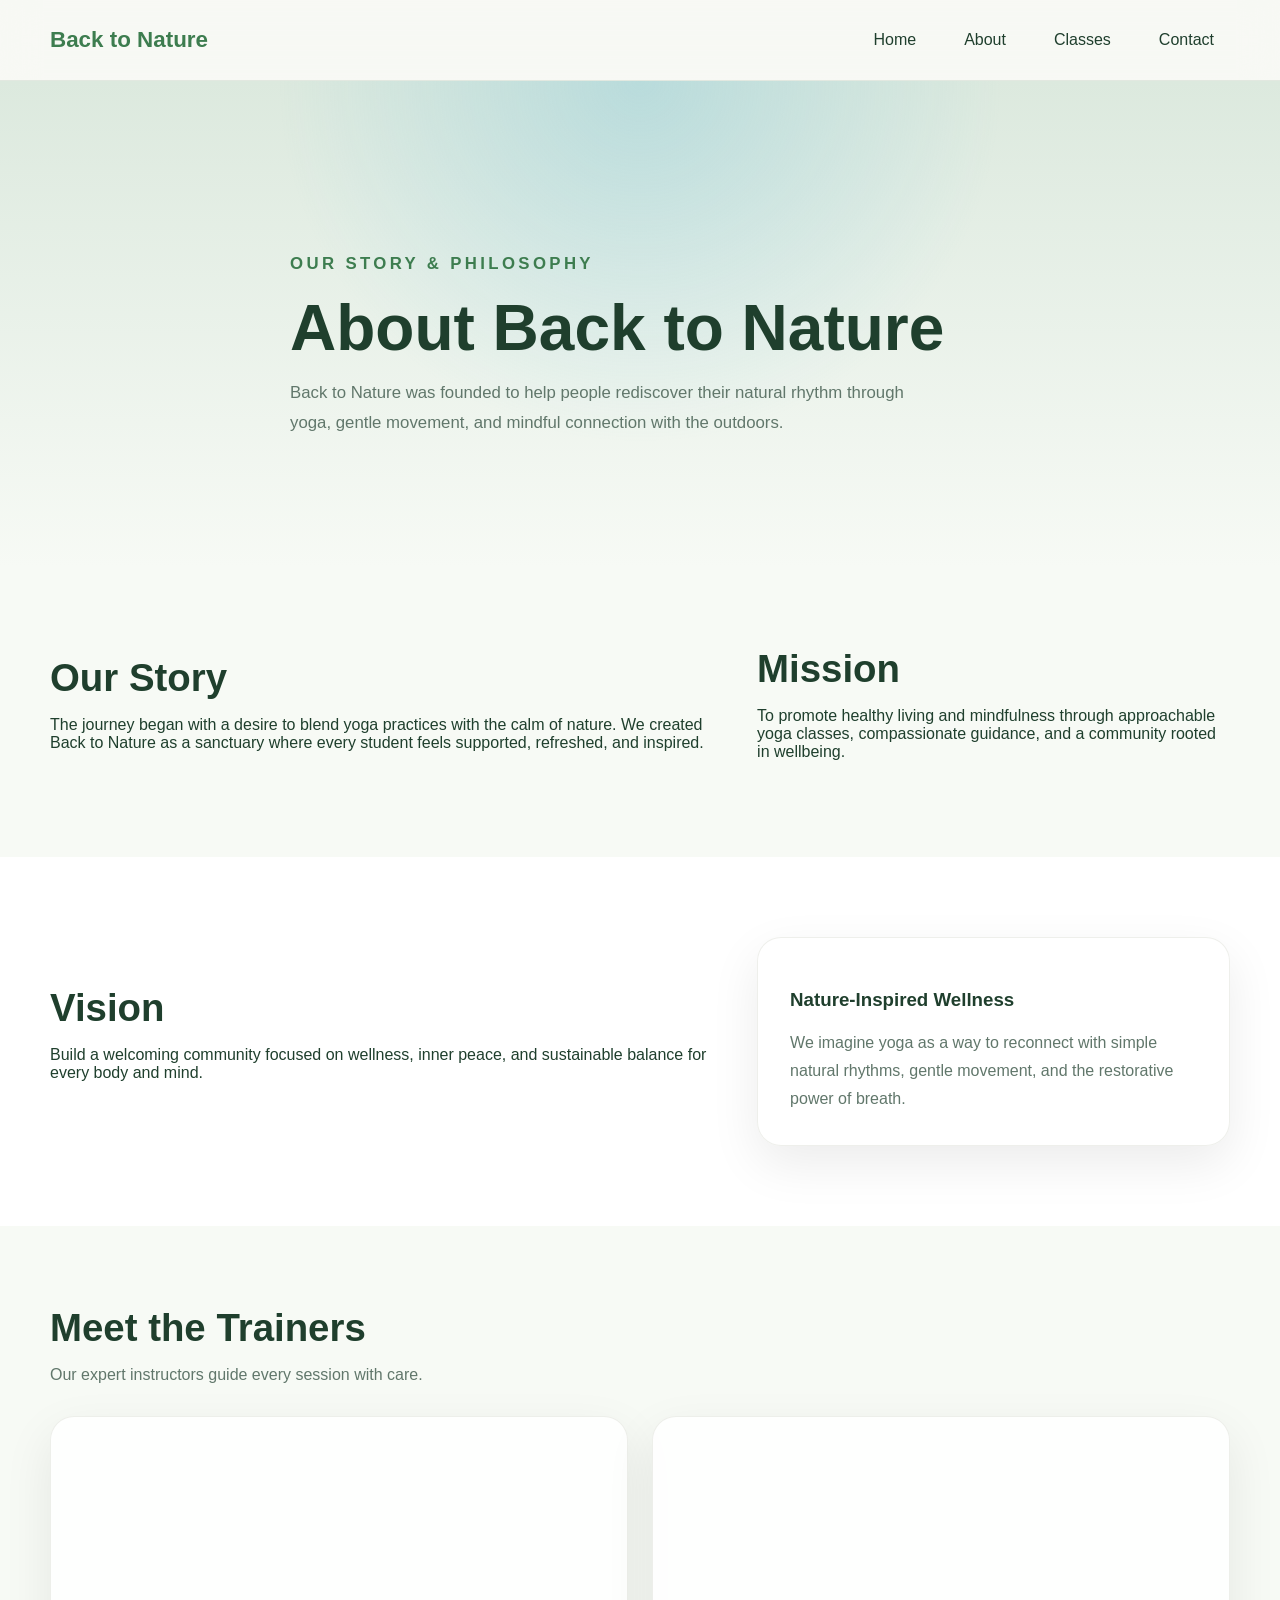
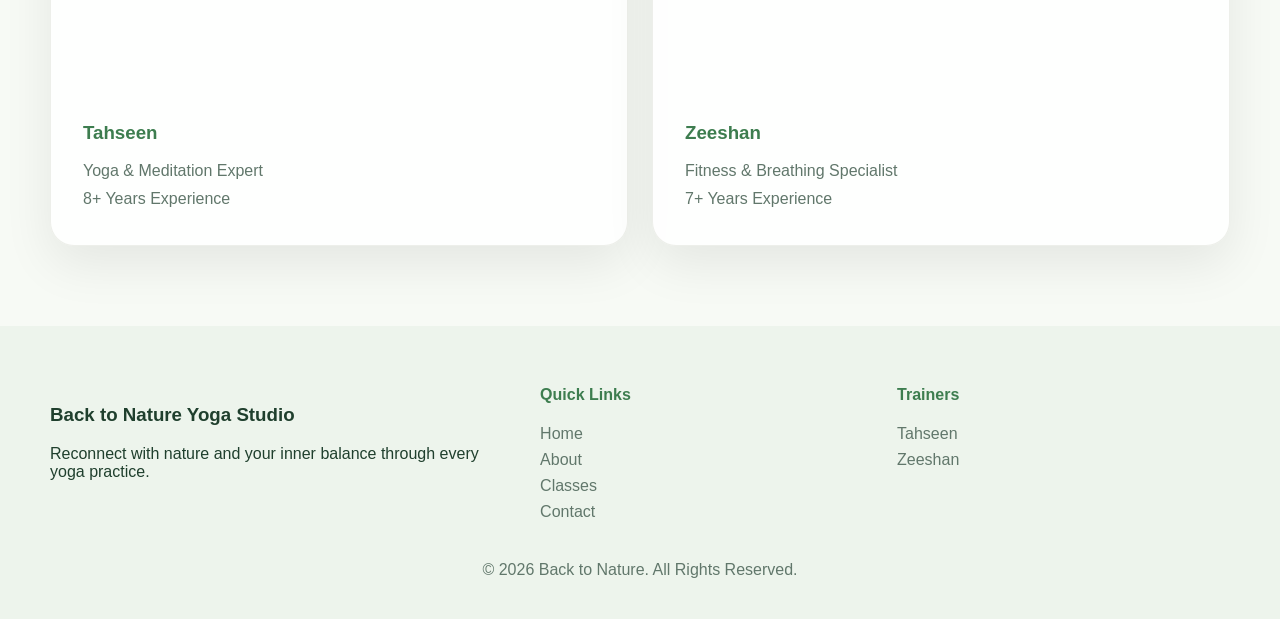
==== about.html @ 5a794dff "Add Back to Nature yoga website project" ====
<!DOCTYPE html>
<html lang="en">
<head>
    <meta charset="UTF-8">
    <meta name="viewport" content="width=device-width, initial-scale=1.0">
    <title>About Us | Back to Nature</title>
    <meta name="description" content="Learn about Back to Nature Yoga Studio, our mission, vision, and dedicated trainers Tahseen and Zeeshan.">
    <link rel="stylesheet" href="css/style.css">
</head>
<body>
    <header class="site-header">
        <div class="container header-inner">
            <a href="index.html" class="brand">Back to Nature</a>
            <button class="menu-toggle" aria-label="Toggle navigation">
                <span></span>
                <span></span>
                <span></span>
            </button>
            <nav class="main-nav">
                <a href="index.html">Home</a>
                <a href="about.html">About</a>
                <a href="classes.html">Classes</a>
                <a href="contact.html">Contact</a>
            </nav>
        </div>
    </header>

    <main>
        <section class="hero" id="top">
            <div class="hero-bg"></div>
            <div class="container hero-content reveal">
                <p class="eyebrow">Our Story &amp; Philosophy</p>
                <h1>About Back to Nature</h1>
                <p>Back to Nature was founded to help people rediscover their natural rhythm through yoga, gentle movement, and mindful connection with the outdoors.</p>
            </div>
        </section>

        <section class="section-light reveal">
            <div class="container section-grid">
                <div>
                    <h2>Our Story</h2>
                    <p>The journey began with a desire to blend yoga practices with the calm of nature. We created Back to Nature as a sanctuary where every student feels supported, refreshed, and inspired.</p>
                </div>
                <div>
                    <h2>Mission</h2>
                    <p>To promote healthy living and mindfulness through approachable yoga classes, compassionate guidance, and a community rooted in wellbeing.</p>
                </div>
            </div>
        </section>

        <section class="section-white reveal">
            <div class="container section-grid">
                <div>
                    <h2>Vision</h2>
                    <p>Build a welcoming community focused on wellness, inner peace, and sustainable balance for every body and mind.</p>
                </div>
                <div class="intro-card">
                    <h3>Nature-Inspired Wellness</h3>
                    <p>We imagine yoga as a way to reconnect with simple natural rhythms, gentle movement, and the restorative power of breath.</p>
                </div>
            </div>
        </section>

        <section class="trainers section-light reveal">
            <div class="container">
                <h2>Meet the Trainers</h2>
                <p class="section-subtitle">Our expert instructors guide every session with care.</p>
                <div class="cards-grid">
                    <article class="trainer-card hover-card">
                        <div class="trainer-image" style="background-image: url('https://images.unsplash.com/photo-1518609878373-06d740f60d8b?auto=format&fit=crop&w=900&q=80');"></div>
                        <div class="trainer-info">
                            <h3>Tahseen</h3>
                            <p>Yoga &amp; Meditation Expert</p>
                            <p>8+ Years Experience</p>
                        </div>
                    </article>
                    <article class="trainer-card hover-card">
                        <div class="trainer-image" style="background-image: url('https://images.unsplash.com/photo-1494790108377-be9c29b29330?auto=format&fit=crop&w=900&q=80');"></div>
                        <div class="trainer-info">
                            <h3>Zeeshan</h3>
                            <p>Fitness &amp; Breathing Specialist</p>
                            <p>7+ Years Experience</p>
                        </div>
                    </article>
                </div>
            </div>
        </section>
    </main>

    <footer class="site-footer">
        <div class="container footer-grid">
            <div>
                <h3>Back to Nature Yoga Studio</h3>
                <p>Reconnect with nature and your inner balance through every yoga practice.</p>
            </div>
            <div>
                <h4>Quick Links</h4>
                <a href="index.html">Home</a>
                <a href="about.html">About</a>
                <a href="classes.html">Classes</a>
                <a href="contact.html">Contact</a>
            </div>
            <div>
                <h4>Trainers</h4>
                <a href="#top">Tahseen</a>
                <a href="#top">Zeeshan</a>
            </div>
        </div>
        <p class="footer-copy">© <span class="footer-year">2026</span> Back to Nature. All Rights Reserved.</p>
    </footer>

    <script src="js/script.js"></script>
</body>
</html>
---- css/style.css ----
:root {
    --bg-soft: #f4f7f0;
    --bg-light: #ffffff;
    --bg-card: rgba(255, 255, 255, 0.85);
    --text-dark: #1f3f2d;
    --text-muted: #61776b;
    --green: #3d7d4f;
    --green-light: #87b18f;
    --brown: #8d6b4f;
    --blue: #84c7d8;
    --shadow: 0 18px 50px rgba(0, 0, 0, 0.08);
}

* {
    box-sizing: border-box;
}

html {
    scroll-behavior: smooth;
}

body {
    margin: 0;
    font-family: 'Segoe UI', Tahoma, Geneva, Verdana, sans-serif;
    background: linear-gradient(180deg, #eaf2ea 0%, #f7faf5 100%);
    color: var(--text-dark);
    overflow-x: hidden;
}

img {
    max-width: 100%;
    display: block;
}

a {
    color: inherit;
    text-decoration: none;
}

button,
input,
textarea {
    font: inherit;
}

.container {
    width: min(1180px, calc(100% - 40px));
    margin: 0 auto;
}

.site-header {
    position: sticky;
    top: 0;
    z-index: 20;
    backdrop-filter: blur(18px);
    background: rgba(250, 250, 247, 0.82);
    border-bottom: 1px solid rgba(78, 113, 75, 0.12);
}

.header-inner {
    display: flex;
    align-items: center;
    justify-content: space-between;
    gap: 1rem;
    padding: 18px 0;
}

.brand {
    font-size: 1.4rem;
    font-weight: 700;
    color: var(--green);
}

.main-nav {
    display: flex;
    align-items: center;
    gap: 1rem;
}

.main-nav a {
    color: var(--text-dark);
    padding: 0.8rem 1rem;
    border-radius: 999px;
    transition: background 0.25s ease, color 0.25s ease;
}

.main-nav a:hover,
.main-nav a:focus-visible {
    background: rgba(61, 125, 79, 0.12);
}

.menu-toggle {
    display: none;
    width: 40px;
    height: 36px;
    border: none;
    background: transparent;
    cursor: pointer;
    flex-direction: column;
    justify-content: space-between;
    padding: 0;
}

.menu-toggle span {
    display: block;
    width: 100%;
    height: 4px;
    background: var(--text-dark);
    border-radius: 999px;
}

.hero {
    position: relative;
    padding: 120px 0 80px;
    overflow: hidden;
}

.hero-bg {
    position: absolute;
    inset: 0;
    background: radial-gradient(circle at top, rgba(132, 199, 216, 0.4), transparent 45%),
                linear-gradient(180deg, #dce9de 0%, #f7faf5 100%);
    pointer-events: none;
}

.hero-decor {
    position: absolute;
    inset: 0;
    pointer-events: none;
}

.cloud,
.bird,
.leaf {
    position: absolute;
    opacity: 0.8;
}

.cloud {
    width: 180px;
    height: 70px;
    background: rgba(255, 255, 255, 0.92);
    border-radius: 999px;
    filter: blur(1px);
    animation: floatCloud 22s infinite ease-in-out;
}

.cloud::before,
.cloud::after {
    content: '';
    position: absolute;
    width: 100px;
    height: 60px;
    background: inherit;
    border-radius: 999px;
}

.cloud::before {
    left: -46px;
    top: 10px;
}

.cloud::after {
    right: -46px;
    top: 10px;
}

.cloud-1 { top: 16%; left: 8%; animation-duration: 28s; }
.cloud-2 { top: 24%; left: 58%; width: 220px; animation-duration: 24s; }
.cloud-3 { top: 10%; right: 10%; width: 160px; animation-duration: 32s; }

.bird {
    width: 38px;
    height: 24px;
    background: transparent;
    border-radius: 50%;
    border-top: 4px solid var(--green);
    border-left: 4px solid transparent;
    border-right: 4px solid transparent;
    transform: rotate(45deg);
    animation: flyBird 14s infinite ease-in-out;
}

.bird-1 { top: 35%; left: 20%; animation-duration: 14s; }
.bird-2 { top: 45%; right: 25%; animation-duration: 18s; }

.leaf {
    width: 28px;
    height: 28px;
    background: var(--green-light);
    border-radius: 50% 50% 50% 10%;
    transform: rotate(45deg);
    box-shadow: inset -4px -4px 0 rgba(61, 125, 79, 0.35);
    animation: driftLeaf 9s infinite ease-in-out;
}

.leaf-1 { top: 40%; left: 14%; animation-delay: 0s; }
.leaf-2 { top: 55%; right: 6%; animation-delay: 1.4s; }
.leaf-3 { top: 70%; left: 38%; animation-delay: 2.3s; }

.hero-content {
    position: relative;
    z-index: 2;
    max-width: 700px;
    padding: 2rem 0;
}

.hero .eyebrow {
    text-transform: uppercase;
    letter-spacing: 0.2em;
    color: var(--green);
    font-weight: 700;
    margin-bottom: 1rem;
}

.hero h1 {
    font-size: clamp(2.5rem, 5vw, 4rem);
    margin: 0 0 1rem;
    line-height: 1.02;
}

.hero p {
    font-size: 1.05rem;
    max-width: 620px;
    line-height: 1.8;
    color: var(--text-muted);
}

.hero-actions {
    margin-top: 2rem;
    display: flex;
    flex-wrap: wrap;
    gap: 1rem;
}

.button {
    display: inline-flex;
    align-items: center;
    justify-content: center;
    padding: 0.95rem 1.6rem;
    border-radius: 999px;
    font-weight: 600;
    transition: transform 0.25s ease, box-shadow 0.25s ease, background-color 0.25s ease;
    border: none;
}

.button:hover {
    transform: translateY(-2px);
    box-shadow: 0 18px 38px rgba(61, 125, 79, 0.18);
}

.button-primary {
    background: var(--green);
    color: #fff;
}

.button-secondary {
    background: rgba(61, 125, 79, 0.1);
    color: var(--green);
}

.section-light,
.section-white {
    padding: 80px 0;
}

.section-light {
    background: #f7faf5;
}

.section-white {
    background: #ffffff;
}

.section-grid,
.cards-grid,
.testimonial-grid,
.footer-grid {
    display: grid;
    gap: 1.5rem;
}

.section-grid {
    grid-template-columns: minmax(250px, 1.3fr) minmax(250px, 0.9fr);
    align-items: center;
}

.intro-cards {
    display: grid;
    gap: 1rem;
}

.intro-card,
.benefit-card,
.trainer-card,
.testimonial-card,
.contact-card,
.pricing-card {
    padding: 2rem;
    background: var(--bg-card);
    border: 1px solid rgba(115, 120, 94, 0.12);
    border-radius: 24px;
    box-shadow: var(--shadow);
    transition: transform 0.3s ease, box-shadow 0.3s ease;
}

.hover-card:hover {
    transform: translateY(-8px);
    box-shadow: 0 24px 60px rgba(98, 110, 87, 0.14);
}

h2 {
    font-size: clamp(2rem, 3vw, 2.8rem);
    margin: 0 0 0.75rem;
}

.section-subtitle {
    color: var(--text-muted);
    max-width: 660px;
    margin-bottom: 2rem;
}

.cards-grid {
    grid-template-columns: repeat(4, minmax(220px, 1fr));
}

.benefit-card .icon {
    width: 62px;
    height: 62px;
    border-radius: 22px;
    display: grid;
    place-items: center;
    margin-bottom: 1.2rem;
    font-size: 1.8rem;
    color: #fff;
}

.icon-stress { background: #7ebf8a; }
.icon-flexibility { background: #7fa19f; }
.icon-peace { background: #78b1d5; }
.icon-health { background: #c4a775; }

.benefit-card h3,
.trainer-info h3,
.testimonial-card h3,
.contact-card h3,
.pricing-card h3 {
    margin: 0 0 0.8rem;
    color: var(--green);
}

.benefit-card p,
.intro-card p,
.testimonial-card p,
.trainer-info p,
.contact-card p,
.pricing-card p {
    margin: 0;
    line-height: 1.75;
    color: var(--text-muted);
}

.trainers .cards-grid,
.testimonial-grid,
.pricing-grid {
    grid-template-columns: repeat(2, minmax(250px, 1fr));
}

.trainer-card {
    display: grid;
    grid-template-rows: 250px auto;
    overflow: hidden;
}

.trainer-image {
    background-size: cover;
    background-position: center;
}

.trainer-info {
    padding-top: 1.4rem;
}

.testimonial-grid {
    grid-template-columns: repeat(3, minmax(220px, 1fr));
}

.testimonial-card .stars {
    color: #d4a36d;
    margin-bottom: 1rem;
    font-size: 1.1rem;
}

.site-footer {
    padding: 60px 0 40px;
    background: #edf4ec;
    color: var(--text-dark);
}

.footer-grid {
    grid-template-columns: minmax(240px, 1.4fr) repeat(2, minmax(140px, 1fr));
}

.footer-grid h4 {
    margin-top: 0;
    color: var(--green);
}

.footer-grid a {
    display: block;
    color: var(--text-muted);
    margin: 0.5rem 0;
}

.footer-copy {
    margin: 2rem 0 0;
    color: var(--text-muted);
    text-align: center;
}

.reveal {
    opacity: 0;
    transform: translateY(30px);
    transition: opacity 0.8s ease, transform 0.8s ease;
}

.reveal.visible {
    opacity: 1;
    transform: translateY(0);
}

form {
    display: grid;
    gap: 1rem;
}

.form-grid {
    display: grid;
    grid-template-columns: 1fr 1fr;
    gap: 1rem;
}

.form-group {
    display: flex;
    flex-direction: column;
    gap: 0.5rem;
}

.form-group label {
    font-weight: 600;
    color: var(--green);
}

.form-group input,
.form-group textarea {
    width: 100%;
    padding: 0.95rem 1rem;
    border: 1px solid rgba(110, 130, 100, 0.25);
    border-radius: 18px;
    background: #fff;
}

.form-group textarea {
    min-height: 160px;
    resize: vertical;
}

.form-actions {
    display: flex;
    justify-content: flex-end;
}

.form-actions .button {
    width: fit-content;
}

.contact-section {
    display: grid;
    grid-template-columns: 1.2fr 0.8fr;
    gap: 2rem;
}

.contact-card {
    display: grid;
    gap: 1rem;
}

.contact-info p,
.contact-info a {
    margin: 0.35rem 0;
}

.contact-info a {
    color: var(--green);
}

.map-placeholder {
    min-height: 280px;
    border-radius: 24px;
    background: linear-gradient(135deg, rgba(132, 199, 216, 0.38), rgba(134, 157, 118, 0.18));
    display: grid;
    place-items: center;
    text-align: center;
    color: var(--text-dark);
    border: 1px solid rgba(61, 125, 79, 0.14);
}

.social-links {
    display: flex;
    gap: 0.8rem;
    flex-wrap: wrap;
}

.social-link {
    width: 48px;
    height: 48px;
    display: grid;
    place-items: center;
    border-radius: 50%;
    background: rgba(61, 125, 79, 0.12);
    font-size: 1rem;
    color: var(--green);
    font-weight: 700;
}

@keyframes floatCloud {
    0%, 100% { transform: translateX(0) translateY(0); }
    50% { transform: translateX(18px) translateY(-12px); }
}

@keyframes flyBird {
    0%, 100% { transform: translateX(0) translateY(0) rotate(45deg); }
    50% { transform: translateX(18px) translateY(-14px) rotate(45deg); }
}

@keyframes driftLeaf {
    0%, 100% { transform: translateX(0) rotate(45deg); }
    50% { transform: translateX(6px) translateY(8px) rotate(45deg); }
}

@media (max-width: 1024px) {
    .cards-grid,
    .testimonial-grid,
    .trainers .cards-grid,
    .pricing-grid {
        grid-template-columns: 1fr 1fr;
    }
    .section-grid,
    .footer-grid,
    .contact-section {
        grid-template-columns: 1fr;
    }
}

@media (max-width: 768px) {
    .header-inner {
        flex-wrap: wrap;
        justify-content: space-between;
    }
    .main-nav {
        width: 100%;
        flex-direction: column;
        gap: 0.25rem;
        padding: 1rem 0;
        display: none;
        background: rgba(255, 255, 255, 0.95);
        border-radius: 18px;
    }
    .main-nav.open {
        display: flex;
    }
    .menu-toggle {
        display: flex;
    }
    .hero {
        padding: 100px 0 60px;
    }
    .hero-content {
        padding: 0;
    }
    .hero-actions {
        flex-direction: column;
        align-items: stretch;
    }
    .cards-grid,
    .testimonial-grid,
    .trainers .cards-grid,
    .pricing-grid {
        grid-template-columns: 1fr;
    }
    .section-grid {
        grid-template-columns: 1fr;
    }
    .form-grid {
        grid-template-columns: 1fr;
    }
}

@media (max-width: 540px) {
    .hero h1 {
        font-size: 2.6rem;
    }
    .button {
        width: 100%;
    }
}
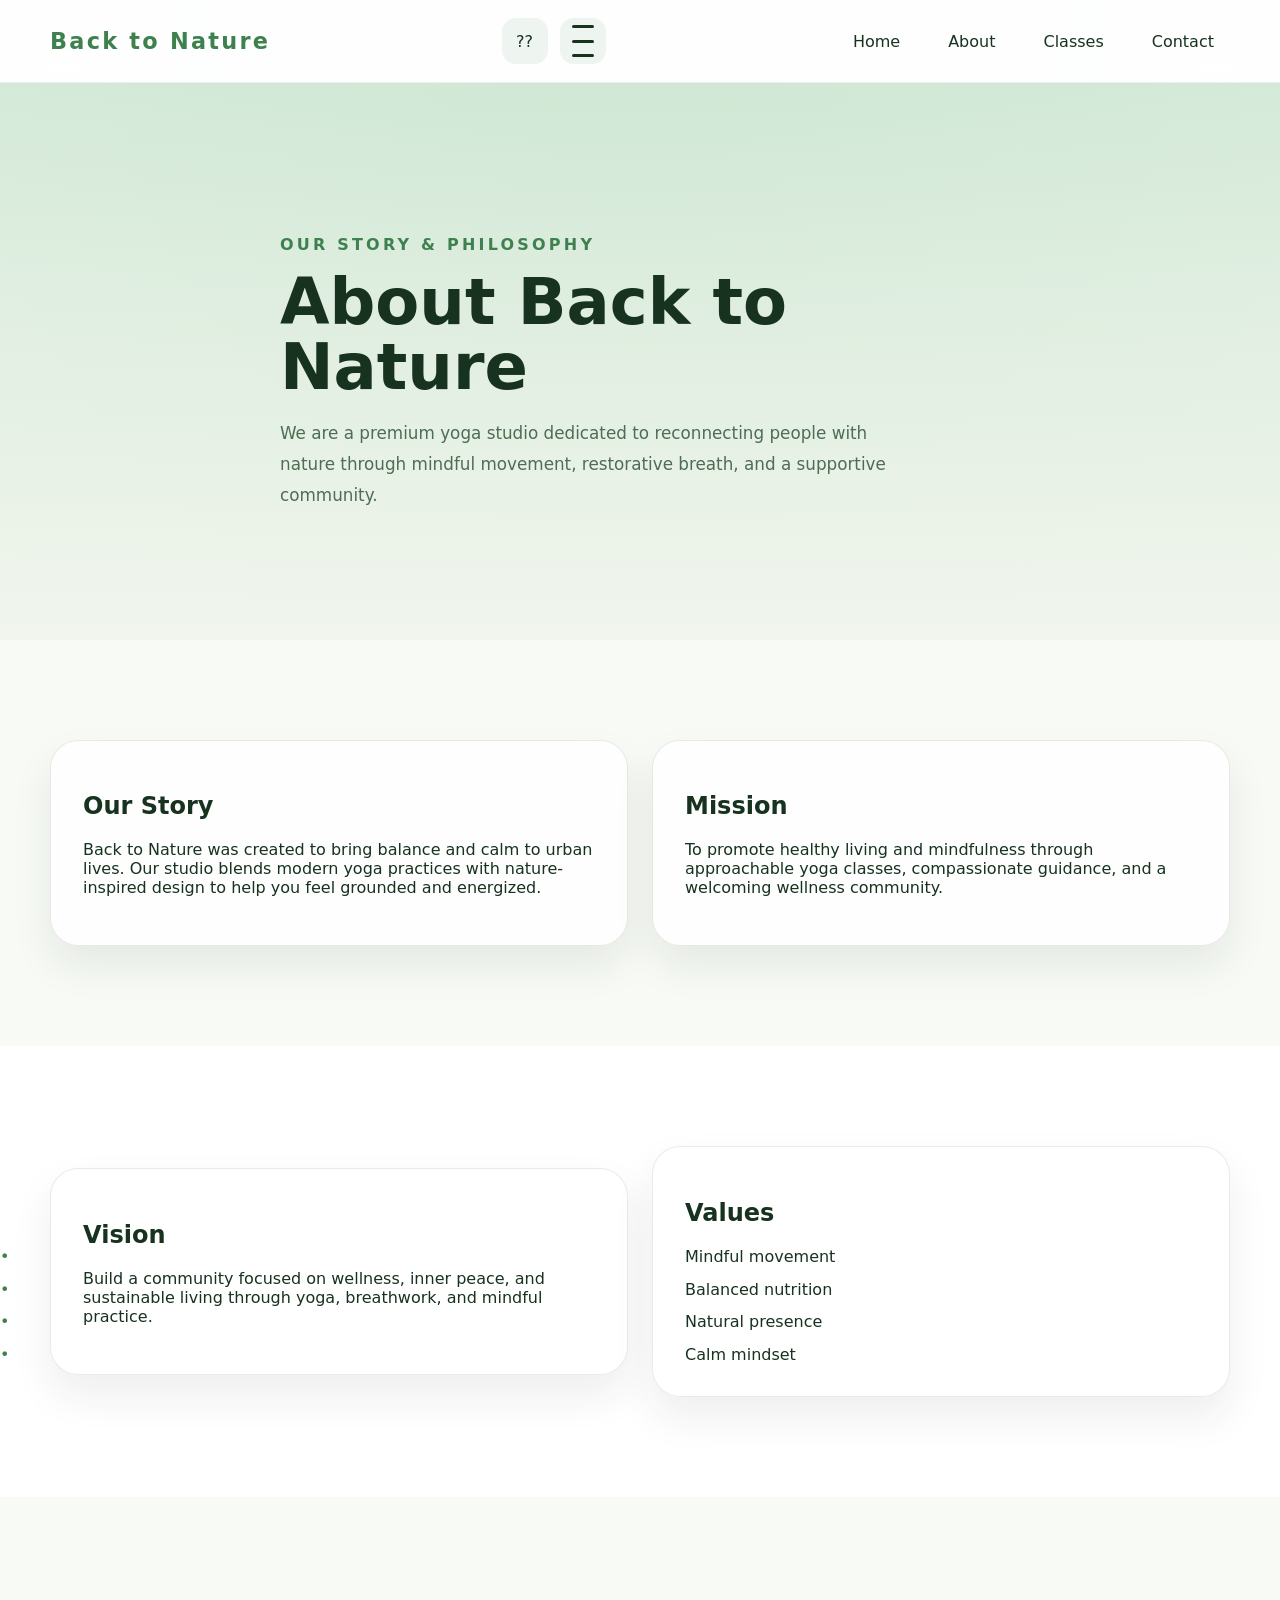
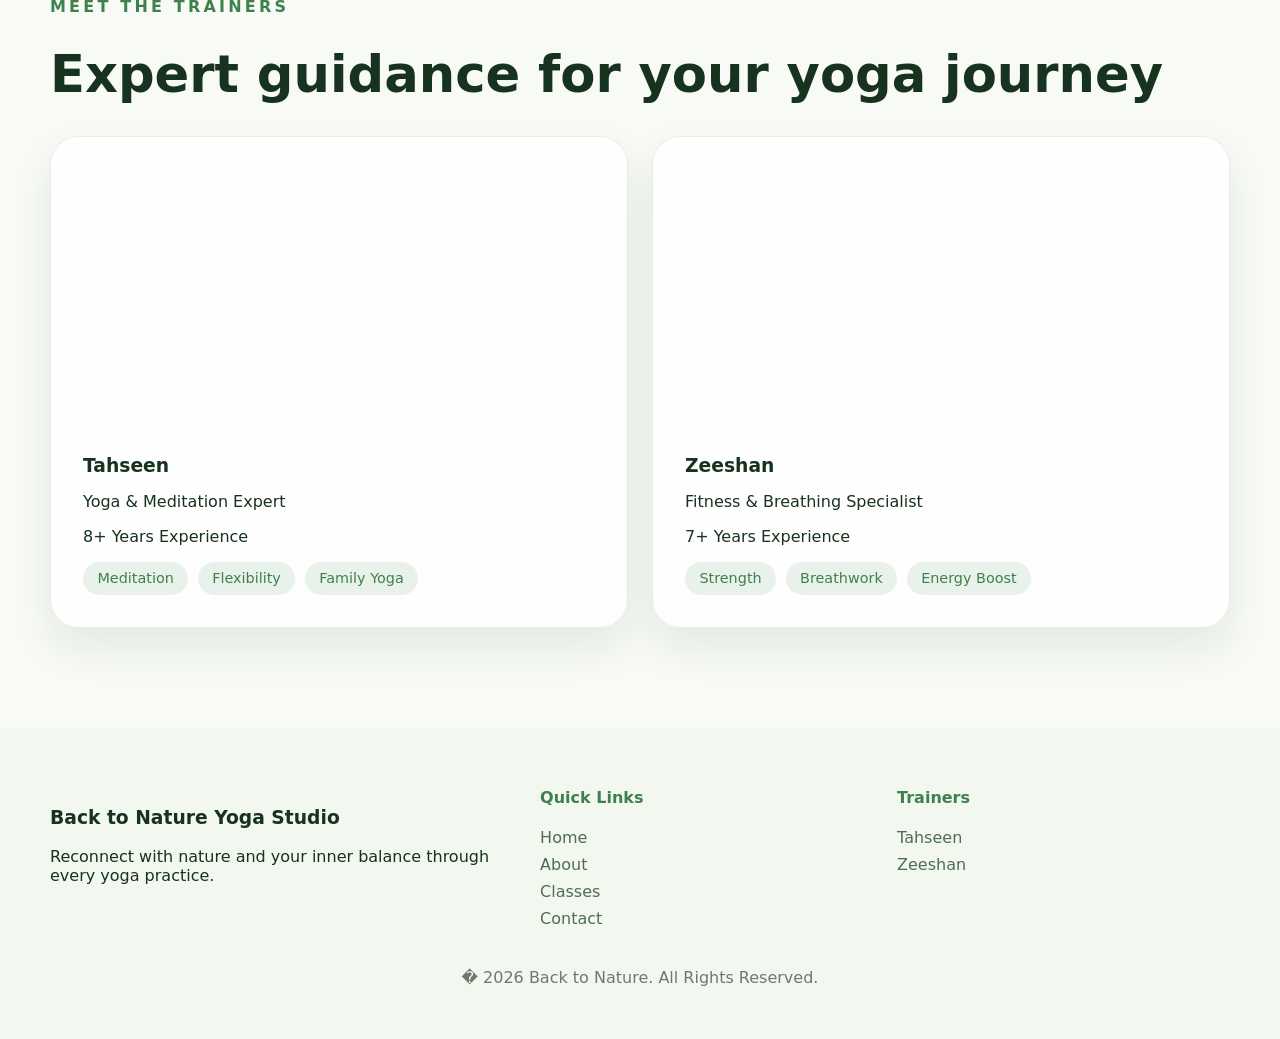
==== commit a2096c01: "Push latest Back to Nature updates" ====
--- a/about.html
+++ b/about.html
@@ -8,15 +8,20 @@
     <link rel="stylesheet" href="css/style.css">
 </head>
 <body>
+    <div class="progress-wrap"><div class="progress-bar" id="progressBar"></div></div>
+
     <header class="site-header">
         <div class="container header-inner">
             <a href="index.html" class="brand">Back to Nature</a>
-            <button class="menu-toggle" aria-label="Toggle navigation">
-                <span></span>
-                <span></span>
-                <span></span>
-            </button>
-            <nav class="main-nav">
+            <div class="header-actions">
+                <button class="theme-toggle" id="themeToggle" aria-label="Toggle dark mode">??</button>
+                <button class="menu-toggle" id="menuToggle" aria-label="Toggle navigation">
+                    <span></span>
+                    <span></span>
+                    <span></span>
+                </button>
+            </div>
+            <nav class="main-nav" id="mainNav">
                 <a href="index.html">Home</a>
                 <a href="about.html">About</a>
                 <a href="classes.html">Classes</a>
@@ -26,66 +31,85 @@
     </header>
 
     <main>
-        <section class="hero" id="top">
-            <div class="hero-bg"></div>
+        <section class="hero hero-medium" id="top">
+            <div class="hero-bg dark-splash"></div>
             <div class="container hero-content reveal">
-                <p class="eyebrow">Our Story &amp; Philosophy</p>
+                <span class="eyebrow">Our Story &amp; Philosophy</span>
                 <h1>About Back to Nature</h1>
-                <p>Back to Nature was founded to help people rediscover their natural rhythm through yoga, gentle movement, and mindful connection with the outdoors.</p>
+                <p>We are a premium yoga studio dedicated to reconnecting people with nature through mindful movement, restorative breath, and a supportive community.</p>
             </div>
         </section>
 
         <section class="section-light reveal">
             <div class="container section-grid">
-                <div>
+                <div class="glass-panel">
                     <h2>Our Story</h2>
-                    <p>The journey began with a desire to blend yoga practices with the calm of nature. We created Back to Nature as a sanctuary where every student feels supported, refreshed, and inspired.</p>
+                    <p>Back to Nature was created to bring balance and calm to urban lives. Our studio blends modern yoga practices with nature-inspired design to help you feel grounded and energized.</p>
                 </div>
-                <div>
+                <div class="glass-panel">
                     <h2>Mission</h2>
-                    <p>To promote healthy living and mindfulness through approachable yoga classes, compassionate guidance, and a community rooted in wellbeing.</p>
+                    <p>To promote healthy living and mindfulness through approachable yoga classes, compassionate guidance, and a welcoming wellness community.</p>
                 </div>
             </div>
         </section>
 
         <section class="section-white reveal">
             <div class="container section-grid">
-                <div>
+                <div class="glass-panel">
                     <h2>Vision</h2>
-                    <p>Build a welcoming community focused on wellness, inner peace, and sustainable balance for every body and mind.</p>
+                    <p>Build a community focused on wellness, inner peace, and sustainable living through yoga, breathwork, and mindful practice.</p>
                 </div>
-                <div class="intro-card">
-                    <h3>Nature-Inspired Wellness</h3>
-                    <p>We imagine yoga as a way to reconnect with simple natural rhythms, gentle movement, and the restorative power of breath.</p>
+                <div class="glass-panel">
+                    <h2>Values</h2>
+                    <ul class="feature-list feature-list-simple">
+                        <li>Mindful movement</li>
+                        <li>Balanced nutrition</li>
+                        <li>Natural presence</li>
+                        <li>Calm mindset</li>
+                    </ul>
                 </div>
             </div>
         </section>
 
-        <section class="trainers section-light reveal">
+        <section class="section-light trainers-section reveal">
             <div class="container">
-                <h2>Meet the Trainers</h2>
-                <p class="section-subtitle">Our expert instructors guide every session with care.</p>
-                <div class="cards-grid">
-                    <article class="trainer-card hover-card">
+                <div class="section-header">
+                    <span class="eyebrow">Meet the Trainers</span>
+                    <h2>Expert guidance for your yoga journey</h2>
+                </div>
+                <div class="trainer-grid">
+                    <article class="trainer-card hover-card reveal-card">
                         <div class="trainer-image" style="background-image: url('https://images.unsplash.com/photo-1518609878373-06d740f60d8b?auto=format&fit=crop&w=900&q=80');"></div>
                         <div class="trainer-info">
                             <h3>Tahseen</h3>
                             <p>Yoga &amp; Meditation Expert</p>
                             <p>8+ Years Experience</p>
+                            <div class="badge-list">
+                                <span class="badge">Meditation</span>
+                                <span class="badge">Flexibility</span>
+                                <span class="badge">Family Yoga</span>
+                            </div>
                         </div>
                     </article>
-                    <article class="trainer-card hover-card">
+                    <article class="trainer-card hover-card reveal-card">
                         <div class="trainer-image" style="background-image: url('https://images.unsplash.com/photo-1494790108377-be9c29b29330?auto=format&fit=crop&w=900&q=80');"></div>
                         <div class="trainer-info">
                             <h3>Zeeshan</h3>
                             <p>Fitness &amp; Breathing Specialist</p>
                             <p>7+ Years Experience</p>
+                            <div class="badge-list">
+                                <span class="badge">Strength</span>
+                                <span class="badge">Breathwork</span>
+                                <span class="badge">Energy Boost</span>
+                            </div>
                         </div>
                     </article>
                 </div>
             </div>
         </section>
     </main>
+
+    <button class="back-to-top" id="backToTop" aria-label="Scroll back to top">?</button>
 
     <footer class="site-footer">
         <div class="container footer-grid">
@@ -106,9 +130,9 @@
                 <a href="#top">Zeeshan</a>
             </div>
         </div>
-        <p class="footer-copy">© <span class="footer-year">2026</span> Back to Nature. All Rights Reserved.</p>
+        <p class="footer-copy">� <span class="footer-year">2026</span> Back to Nature. All Rights Reserved.</p>
     </footer>
 
     <script src="js/script.js"></script>
 </body>
-</html>+</html>
--- a/css/style.css
+++ b/css/style.css
@@ -1,14 +1,18 @@
 :root {
-    --bg-soft: #f4f7f0;
-    --bg-light: #ffffff;
-    --bg-card: rgba(255, 255, 255, 0.85);
-    --text-dark: #1f3f2d;
-    --text-muted: #61776b;
-    --green: #3d7d4f;
-    --green-light: #87b18f;
-    --brown: #8d6b4f;
-    --blue: #84c7d8;
-    --shadow: 0 18px 50px rgba(0, 0, 0, 0.08);
+    --bg-base: #f4f7f0;
+    --bg-soft: #eef5ec;
+    --bg-panel: rgba(255, 255, 255, 0.78);
+    --bg-panel-strong: rgba(24, 42, 30, 0.18);
+    --text-primary: #17321f;
+    --text-secondary: #4e6d54;
+    --text-muted: #6c7a6d;
+    --accent-green: #3f814e;
+    --accent-light: #8abf9f;
+    --accent-gold: #d3b073;
+    --border: rgba(110, 134, 100, 0.16);
+    --shadow: 0 24px 60px rgba(30, 55, 30, 0.12);
+    --shadow-soft: 0 20px 40px rgba(22, 42, 23, 0.08);
+    --transition: 0.3s ease;
 }
 
 * {
@@ -21,9 +25,9 @@
 
 body {
     margin: 0;
-    font-family: 'Segoe UI', Tahoma, Geneva, Verdana, sans-serif;
-    background: linear-gradient(180deg, #eaf2ea 0%, #f7faf5 100%);
-    color: var(--text-dark);
+    font-family: 'Inter', system-ui, sans-serif;
+    background: radial-gradient(circle at top, #e6f2e8 0%, #f7faf5 45%, #f2f5ef 100%);
+    color: var(--text-primary);
     overflow-x: hidden;
 }
 
@@ -48,13 +52,28 @@
     margin: 0 auto;
 }
 
+.progress-wrap {
+    position: fixed;
+    inset: 0 0 auto;
+    height: 5px;
+    background: transparent;
+    z-index: 90;
+}
+
+.progress-bar {
+    width: 0%;
+    height: 100%;
+    background: linear-gradient(90deg, #8abf9f, #3f814e);
+    transition: width 0.2s ease;
+}
+
 .site-header {
     position: sticky;
     top: 0;
-    z-index: 20;
+    z-index: 80;
+    background: rgba(255, 255, 255, 0.9);
     backdrop-filter: blur(18px);
-    background: rgba(250, 250, 247, 0.82);
-    border-bottom: 1px solid rgba(78, 113, 75, 0.12);
+    border-bottom: 1px solid rgba(110, 134, 100, 0.12);
 }
 
 .header-inner {
@@ -67,8 +86,42 @@
 
 .brand {
     font-size: 1.4rem;
-    font-weight: 700;
-    color: var(--green);
+    font-weight: 800;
+    letter-spacing: 0.1em;
+    color: var(--accent-green);
+}
+
+.header-actions {
+    display: flex;
+    align-items: center;
+    gap: 0.75rem;
+}
+
+.theme-toggle,
+.menu-toggle {
+    border: none;
+    background: rgba(62, 125, 79, 0.08);
+    color: var(--text-primary);
+    width: 46px;
+    height: 46px;
+    border-radius: 14px;
+    cursor: pointer;
+    display: grid;
+    place-items: center;
+    transition: transform var(--transition), background var(--transition);
+}
+
+.theme-toggle:hover,
+.menu-toggle:hover {
+    transform: translateY(-2px);
+    background: rgba(62, 125, 79, 0.14);
+}
+
+.menu-toggle span {
+    width: 22px;
+    height: 3px;
+    background: currentColor;
+    border-radius: 999px;
 }
 
 .main-nav {
@@ -78,152 +131,164 @@
 }
 
 .main-nav a {
-    color: var(--text-dark);
-    padding: 0.8rem 1rem;
+    padding: 0.85rem 1rem;
     border-radius: 999px;
-    transition: background 0.25s ease, color 0.25s ease;
+    color: var(--text-primary);
+    transition: background var(--transition), transform var(--transition);
 }
 
 .main-nav a:hover,
 .main-nav a:focus-visible {
-    background: rgba(61, 125, 79, 0.12);
-}
-
-.menu-toggle {
-    display: none;
-    width: 40px;
-    height: 36px;
-    border: none;
-    background: transparent;
-    cursor: pointer;
-    flex-direction: column;
-    justify-content: space-between;
-    padding: 0;
-}
-
-.menu-toggle span {
-    display: block;
-    width: 100%;
-    height: 4px;
-    background: var(--text-dark);
-    border-radius: 999px;
+    background: rgba(62, 125, 79, 0.12);
+    transform: translateY(-1px);
 }
 
 .hero {
     position: relative;
+    overflow: hidden;
+}
+
+.hero-fullscreen {
+    min-height: calc(100vh - 92px);
+    display: grid;
+    align-items: center;
+}
+
+.hero-medium {
     padding: 120px 0 80px;
+}
+
+.hero-bg {
+    position: absolute;
+    inset: 0;
+    background: linear-gradient(180deg, rgba(163, 211, 174, 0.35), rgba(241, 245, 237, 0.98));
+    pointer-events: none;
+}
+
+.hero-scene {
+    position: absolute;
+    inset: 0;
     overflow: hidden;
-}
-
-.hero-bg {
-    position: absolute;
-    inset: 0;
-    background: radial-gradient(circle at top, rgba(132, 199, 216, 0.4), transparent 45%),
-                linear-gradient(180deg, #dce9de 0%, #f7faf5 100%);
     pointer-events: none;
 }
 
-.hero-decor {
-    position: absolute;
-    inset: 0;
-    pointer-events: none;
-}
-
-.cloud,
-.bird,
-.leaf {
-    position: absolute;
-    opacity: 0.8;
-}
+.sun-ray {
+    position: absolute;
+    width: 180px;
+    height: 180px;
+    border-radius: 50%;
+    background: radial-gradient(circle, rgba(255, 245, 210, 0.9), transparent 65%);
+    opacity: 0.7;
+    filter: blur(6px);
+}
+
+.ray-one { top: 12%; left: 8%; }
+.ray-two { top: 5%; right: 12%; width: 220px; height: 220px; }
+.ray-three { top: 26%; right: 30%; width: 160px; height: 160px; }
 
 .cloud {
-    width: 180px;
-    height: 70px;
-    background: rgba(255, 255, 255, 0.92);
+    position: absolute;
+    background: rgba(255, 255, 255, 0.9);
     border-radius: 999px;
-    filter: blur(1px);
-    animation: floatCloud 22s infinite ease-in-out;
+    filter: blur(0.5px);
+    animation: floatCloud 24s ease-in-out infinite;
 }
 
 .cloud::before,
 .cloud::after {
     content: '';
     position: absolute;
-    width: 100px;
-    height: 60px;
     background: inherit;
     border-radius: 999px;
 }
 
-.cloud::before {
-    left: -46px;
-    top: 10px;
-}
-
-.cloud::after {
-    right: -46px;
-    top: 10px;
-}
-
-.cloud-1 { top: 16%; left: 8%; animation-duration: 28s; }
-.cloud-2 { top: 24%; left: 58%; width: 220px; animation-duration: 24s; }
-.cloud-3 { top: 10%; right: 10%; width: 160px; animation-duration: 32s; }
-
-.bird {
-    width: 38px;
-    height: 24px;
-    background: transparent;
-    border-radius: 50%;
-    border-top: 4px solid var(--green);
-    border-left: 4px solid transparent;
-    border-right: 4px solid transparent;
-    transform: rotate(45deg);
-    animation: flyBird 14s infinite ease-in-out;
-}
-
-.bird-1 { top: 35%; left: 20%; animation-duration: 14s; }
-.bird-2 { top: 45%; right: 25%; animation-duration: 18s; }
-
-.leaf {
-    width: 28px;
-    height: 28px;
-    background: var(--green-light);
-    border-radius: 50% 50% 50% 10%;
-    transform: rotate(45deg);
-    box-shadow: inset -4px -4px 0 rgba(61, 125, 79, 0.35);
-    animation: driftLeaf 9s infinite ease-in-out;
-}
-
-.leaf-1 { top: 40%; left: 14%; animation-delay: 0s; }
-.leaf-2 { top: 55%; right: 6%; animation-delay: 1.4s; }
-.leaf-3 { top: 70%; left: 38%; animation-delay: 2.3s; }
+.cloud-one { width: 180px; height: 60px; top: 20%; left: 10%; }
+.cloud-one::before { width: 120px; height: 60px; top: -20px; left: 24px; }
+.cloud-one::after { width: 80px; height: 40px; top: 10px; left: 120px; }
+.cloud-two { width: 220px; height: 72px; top: 14%; right: 12%; animation-delay: 2s; }
+.cloud-two::before { width: 130px; height: 55px; top: -16px; left: 28px; }
+.cloud-two::after { width: 90px; height: 44px; top: 16px; left: 140px; }
+.cloud-three { width: 160px; height: 52px; top: 44%; left: 55%; animation-delay: 4s; }
+.cloud-three::before { width: 100px; height: 50px; top: -18px; left: 20px; }
+.cloud-three::after { width: 70px; height: 40px; top: 8px; left: 110px; }
+
+.floating-leaf {
+    position: absolute;
+    width: 32px;
+    height: 32px;
+    background: linear-gradient(135deg, #8fbf8e, #4a7e54);
+    border-radius: 34% 66% 34% 66%;
+    box-shadow: 0 10px 18px rgba(35, 79, 41, 0.16);
+    animation: driftLeaf 8s infinite ease-in-out;
+}
+
+.leaf-one { top: 38%; left: 12%; animation-delay: 0s; }
+.leaf-two { top: 52%; right: 18%; animation-delay: 1.8s; }
+.leaf-three { top: 62%; left: 38%; animation-delay: 3.3s; }
+
+.grass-panel,
+.grass-panel-alt {
+    position: absolute;
+    bottom: 0;
+    left: 0;
+    width: 120%;
+    height: 32%;
+    background: radial-gradient(circle at bottom, rgba(138, 191, 128, 0.96), transparent 55%);
+    clip-path: ellipse(60% 100% at 50% 100%);
+    animation: swayGrass 6s ease-in-out infinite;
+}
+
+.grass-panel-alt {
+    bottom: -2%;
+    left: -8%;
+    opacity: 0.8;
+    animation-duration: 7s;
+}
+
+.silhouette {
+    position: absolute;
+    width: 100px;
+    height: 160px;
+    background: rgba(24, 42, 30, 0.16);
+    border-radius: 100px 100px 20px 20px;
+    mix-blend-mode: multiply;
+    filter: blur(0.5px);
+}
+
+.silhouette-tree { bottom: 18%; left: 14%; transform: rotate(-4deg); animation: fadeIn 1.4s ease forwards; }
+.silhouette-lotus { bottom: 20%; right: 18%; width: 90px; height: 140px; transform: rotate(2deg); animation: fadeIn 1.6s ease forwards; }
+.silhouette-warrior { bottom: 16%; right: 34%; width: 110px; height: 170px; animation: fadeIn 1.8s ease forwards; }
+.silhouette-mountain { bottom: 8%; left: 52%; width: 120px; height: 190px; transform: rotate(-6deg); animation: fadeIn 1.2s ease forwards; }
 
 .hero-content {
     position: relative;
     z-index: 2;
-    max-width: 700px;
+    max-width: 720px;
     padding: 2rem 0;
 }
 
-.hero .eyebrow {
+.eyebrow {
+    display: inline-flex;
+    align-items: center;
+    gap: 0.5rem;
     text-transform: uppercase;
     letter-spacing: 0.2em;
-    color: var(--green);
+    color: var(--accent-green);
     font-weight: 700;
     margin-bottom: 1rem;
 }
 
-.hero h1 {
-    font-size: clamp(2.5rem, 5vw, 4rem);
+.hero-content h1 {
+    font-size: clamp(3rem, 5vw, 4.5rem);
     margin: 0 0 1rem;
     line-height: 1.02;
 }
 
-.hero p {
+.hero-content p {
     font-size: 1.05rem;
     max-width: 620px;
-    line-height: 1.8;
-    color: var(--text-muted);
+    line-height: 1.85;
+    color: var(--text-secondary);
 }
 
 .hero-actions {
@@ -237,31 +302,59 @@
     display: inline-flex;
     align-items: center;
     justify-content: center;
-    padding: 0.95rem 1.6rem;
+    padding: 1rem 1.8rem;
     border-radius: 999px;
-    font-weight: 600;
-    transition: transform 0.25s ease, box-shadow 0.25s ease, background-color 0.25s ease;
-    border: none;
+    font-weight: 700;
+    transition: transform 0.3s ease, box-shadow 0.3s ease, background 0.3s ease;
+    position: relative;
+    overflow: hidden;
+    z-index: 1;
+}
+
+.button:focus-visible {
+    outline: 3px solid rgba(72, 139, 90, 0.5);
+    outline-offset: 4px;
+}
+
+.button-primary {
+    background: linear-gradient(135deg, #3f814e, #7bb88a);
+    color: #fff;
+    box-shadow: 0 18px 36px rgba(63, 129, 78, 0.24);
+}
+
+.button-secondary {
+    background: rgba(63, 129, 78, 0.1);
+    color: var(--accent-green);
+    border: 1px solid rgba(63, 129, 78, 0.18);
 }
 
 .button:hover {
     transform: translateY(-2px);
-    box-shadow: 0 18px 38px rgba(61, 125, 79, 0.18);
-}
-
-.button-primary {
-    background: var(--green);
-    color: #fff;
-}
-
-.button-secondary {
-    background: rgba(61, 125, 79, 0.1);
-    color: var(--green);
+}
+
+.button.primary,
+.button.secondary {
+    overflow: hidden;
+}
+
+.button::after {
+    content: '';
+    position: absolute;
+    inset: 0;
+    background: radial-gradient(circle, rgba(255,255,255,0.35) 0%, transparent 55%);
+    opacity: 0;
+    transform: translate(-50%, -50%) scale(0.8);
+    transition: opacity 0.4s ease, transform 0.4s ease;
+}
+
+.button.ripple:active::after {
+    opacity: 1;
+    transform: translate(-50%, -50%) scale(1);
 }
 
 .section-light,
 .section-white {
-    padding: 80px 0;
+    padding: 100px 0;
 }
 
 .section-light {
@@ -273,103 +366,136 @@
 }
 
 .section-grid,
-.cards-grid,
-.testimonial-grid,
-.footer-grid {
+.benefit-grid,
+.trainer-grid,
+.pricing-grid,
+.footer-grid,
+.contact-section {
     display: grid;
     gap: 1.5rem;
 }
 
 .section-grid {
-    grid-template-columns: minmax(250px, 1.3fr) minmax(250px, 0.9fr);
+    grid-template-columns: repeat(2, minmax(260px, 1fr));
     align-items: center;
 }
 
-.intro-cards {
+.reverse-grid {
+    grid-template-columns: repeat(2, minmax(260px, 1fr));
+}
+
+.glass-panel {
+    padding: 2rem;
+    border-radius: 28px;
+    background: rgba(255,255,255,0.78);
+    border: 1px solid rgba(110, 134, 100, 0.16);
+    box-shadow: var(--shadow-soft);
+}
+
+.section-header {
+    display: grid;
+    gap: 0.75rem;
+    margin-bottom: 2rem;
+}
+
+.section-header h2 {
+    font-size: clamp(2.25rem, 4vw, 3.4rem);
+    margin: 0;
+}
+
+.benefit-grid {
+    grid-template-columns: repeat(4, minmax(220px, 1fr));
+}
+
+.benefit-card {
+    padding: 2rem;
+    border-radius: 28px;
+    background: linear-gradient(135deg, rgba(255,255,255,0.95), rgba(240,248,236,0.95));
+    border: 1px solid rgba(110, 134, 100, 0.12);
+}
+
+.benefit-icon {
+    width: 58px;
+    height: 58px;
+    display: grid;
+    place-items: center;
+    border-radius: 18px;
+    background: rgba(63, 129, 78, 0.12);
+    font-size: 1.75rem;
+    margin-bottom: 1.2rem;
+}
+
+.benefit-card h3 {
+    margin: 0 0 0.75rem;
+    color: var(--accent-green);
+}
+
+.benefit-card p {
+    margin: 0;
+    color: var(--text-secondary);
+    line-height: 1.7;
+}
+
+.tips-section .glass-panel {
+    position: relative;
+}
+
+.tip-card {
+    margin-top: 1.5rem;
+    padding: 1.8rem;
+    border-radius: 24px;
+    background: linear-gradient(180deg, rgba(255, 255, 255, 0.96), rgba(226, 242, 225, 0.95));
+    border: 1px solid rgba(110, 134, 100, 0.12);
+    box-shadow: var(--shadow-soft);
+    font-size: 1.1rem;
+    color: var(--text-secondary);
+}
+
+.feature-list {
     display: grid;
     gap: 1rem;
 }
 
-.intro-card,
-.benefit-card,
+.feature-item {
+    display: flex;
+    align-items: center;
+    gap: 1rem;
+    padding: 1.2rem 1.4rem;
+    border-radius: 20px;
+    background: rgba(255, 255, 255, 0.85);
+    border: 1px solid rgba(110, 134, 100, 0.14);
+}
+
+.icon-circle {
+    width: 42px;
+    height: 42px;
+    display: grid;
+    place-items: center;
+    border-radius: 14px;
+    background: rgba(63, 129, 78, 0.12);
+    color: var(--accent-green);
+    font-size: 1.1rem;
+}
+
+.trainer-grid,
+.pricing-grid {
+    grid-template-columns: repeat(2, minmax(260px, 1fr));
+}
+
 .trainer-card,
-.testimonial-card,
-.contact-card,
-.pricing-card {
+.pricing-card,
+.contact-card {
     padding: 2rem;
-    background: var(--bg-card);
-    border: 1px solid rgba(115, 120, 94, 0.12);
-    border-radius: 24px;
-    box-shadow: var(--shadow);
-    transition: transform 0.3s ease, box-shadow 0.3s ease;
-}
-
-.hover-card:hover {
-    transform: translateY(-8px);
-    box-shadow: 0 24px 60px rgba(98, 110, 87, 0.14);
-}
-
-h2 {
-    font-size: clamp(2rem, 3vw, 2.8rem);
-    margin: 0 0 0.75rem;
-}
-
-.section-subtitle {
-    color: var(--text-muted);
-    max-width: 660px;
-    margin-bottom: 2rem;
-}
-
-.cards-grid {
-    grid-template-columns: repeat(4, minmax(220px, 1fr));
-}
-
-.benefit-card .icon {
-    width: 62px;
-    height: 62px;
-    border-radius: 22px;
-    display: grid;
-    place-items: center;
-    margin-bottom: 1.2rem;
-    font-size: 1.8rem;
-    color: #fff;
-}
-
-.icon-stress { background: #7ebf8a; }
-.icon-flexibility { background: #7fa19f; }
-.icon-peace { background: #78b1d5; }
-.icon-health { background: #c4a775; }
-
-.benefit-card h3,
-.trainer-info h3,
-.testimonial-card h3,
-.contact-card h3,
-.pricing-card h3 {
-    margin: 0 0 0.8rem;
-    color: var(--green);
-}
-
-.benefit-card p,
-.intro-card p,
-.testimonial-card p,
-.trainer-info p,
-.contact-card p,
-.pricing-card p {
-    margin: 0;
-    line-height: 1.75;
-    color: var(--text-muted);
-}
-
-.trainers .cards-grid,
-.testimonial-grid,
-.pricing-grid {
-    grid-template-columns: repeat(2, minmax(250px, 1fr));
+    background: var(--bg-panel);
+    border-radius: 28px;
+    border: 1px solid rgba(110, 134, 100, 0.14);
+    box-shadow: var(--shadow-soft);
 }
 
 .trainer-card {
-    display: grid;
-    grid-template-rows: 250px auto;
     overflow: hidden;
+    display: grid;
+    grid-template-rows: 260px auto;
 }
 
 .trainer-image {
@@ -378,49 +504,312 @@
 }
 
 .trainer-info {
-    padding-top: 1.4rem;
-}
-
-.testimonial-grid {
-    grid-template-columns: repeat(3, minmax(220px, 1fr));
-}
-
-.testimonial-card .stars {
+    padding-top: 1.6rem;
+}
+
+.trainer-info h3 {
+    margin: 0 0 0.5rem;
+}
+
+.badge-list {
+    display: flex;
+    flex-wrap: wrap;
+    gap: 0.6rem;
+    margin-top: 1rem;
+}
+
+.badge {
+    display: inline-flex;
+    align-items: center;
+    padding: 0.55rem 0.9rem;
+    border-radius: 999px;
+    background: rgba(63, 129, 78, 0.1);
+    color: var(--accent-green);
+    font-size: 0.9rem;
+}
+
+.pricing-card h3,
+.pricing-card .course-label,
+.pricing-card p {
+    margin: 0 0 1rem;
+}
+
+.course-label {
+    display: inline-flex;
+    align-items: center;
+    padding: 0.6rem 1rem;
+    border-radius: 999px;
+    background: rgba(63, 129, 78, 0.12);
+    color: var(--accent-green);
+    font-weight: 700;
+    letter-spacing: 0.04em;
+}
+
+.price {
+    margin: 1rem 0 1.4rem;
+    font-size: 1.5rem;
+    font-weight: 700;
+    color: var(--accent-green);
+}
+
+.feature-list-simple {
+    list-style: none;
+    padding: 0;
+    margin: 0;
+    display: grid;
+    gap: 0.85rem;
+}
+
+..feature-list-simple li {
+    padding-left: 1.4rem;
+    position: relative;
+    color: var(--text-secondary);
+}
+
+.feature-list-simple li::before {
+    content: '•';
+    position: absolute;
+    left: 0;
+    color: var(--accent-green);
+}
+
+.testimonial-carousel {
+    position: relative;
+    display: grid;
+    place-items: center;
+}
+
+.carousel-track {
+    display: grid;
+    gap: 1.5rem;
+}
+
+.testimonial-slide {
+    display: none;
+    padding: 2rem;
+    border-radius: 28px;
+    background: var(--bg-panel);
+    border: 1px solid rgba(110, 134, 100, 0.14);
+    box-shadow: var(--shadow-soft);
+    opacity: 0.4;
+    transform: scale(0.96);
+    transition: opacity var(--transition), transform var(--transition);
+}
+
+.testimonial-slide.active {
+    display: block;
+    opacity: 1;
+    transform: scale(1);
+}
+
+.testimonial-slide h3 {
+    font-size: 1.1rem;
+    line-height: 1.8;
+    margin: 1rem 0 0.75rem;
+    color: var(--text-secondary);
+}
+
+.testimonial-slide span {
+    display: block;
+    color: var(--accent-green);
+    font-weight: 700;
+}
+
+.stars {
     color: #d4a36d;
     margin-bottom: 1rem;
-    font-size: 1.1rem;
+    font-size: 1.05rem;
+}
+
+.carousel-control {
+    position: absolute;
+    top: 50%;
+    transform: translateY(-50%);
+    width: 48px;
+    height: 48px;
+    border-radius: 50%;
+    border: none;
+    background: rgba(255,255,255,0.92);
+    box-shadow: var(--shadow-soft);
+    color: var(--accent-green);
+    font-size: 1.8rem;
+    cursor: pointer;
+    display: grid;
+    place-items: center;
+}
+
+.carousel-control.prev { left: -1rem; }
+.carousel-control.next { right: -1rem; }
+
+.back-to-top {
+    position: fixed;
+    right: 24px;
+    bottom: 24px;
+    width: 48px;
+    height: 48px;
+    border-radius: 50%;
+    border: none;
+    background: var(--accent-green);
+    color: #fff;
+    font-size: 1.3rem;
+    cursor: pointer;
+    opacity: 0;
+    visibility: hidden;
+    transition: opacity 0.3s ease, visibility 0.3s ease;
+    z-index: 70;
+}
+
+.back-to-top.show {
+    opacity: 1;
+    visibility: visible;
+}
+
+body.dark-mode {
+    background: #0d1f13;
+    color: #d7e6d8;
+}
+
+body.dark-mode .site-header {
+    background: rgba(16, 32, 18, 0.88);
+    border-color: rgba(131, 170, 117, 0.2);
+}
+
+body.dark-mode .main-nav a {
+    color: #d7e6d8;
+}
+
+body.dark-mode .hero-bg,
+body.dark-mode .glass-panel,
+body.dark-mode .benefit-card,
+body.dark-mode .trainer-card,
+body.dark-mode .pricing-card,
+body.dark-mode .contact-card,
+body.dark-mode .testimonial-slide,
+body.dark-mode .embed-container {
+    background: rgba(18, 36, 22, 0.72);
+    border-color: rgba(86, 126, 90, 0.24);
+}
+
+body.dark-mode .button-secondary {
+    background: rgba(88, 153, 96, 0.18);
+}
+
+body.dark-mode .footer-grid,
+body.dark-mode .site-footer {
+    background: #0e2215;
+    color: #d7e6d8;
+}
+
+body.dark-mode .footer-grid a,
+body.dark-mode .contact-info a,
+body.dark-mode .feature-item,
+body.dark-mode .social-link {
+    color: #c7ddc1;
+}
+
+body.dark-mode .back-to-top {
+    background: #5b8b58;
+}
+
+body.dark-mode .progress-bar {
+    background: linear-gradient(90deg, #8abf9f, #cae7c6);
 }
 
 .site-footer {
-    padding: 60px 0 40px;
-    background: #edf4ec;
-    color: var(--text-dark);
+    padding: 60px 0 36px;
+    background: #f2f7f0;
+    color: var(--text-primary);
 }
 
 .footer-grid {
-    grid-template-columns: minmax(240px, 1.4fr) repeat(2, minmax(140px, 1fr));
+    grid-template-columns: minmax(240px, 1.4fr) repeat(2, minmax(160px, 1fr));
 }
 
 .footer-grid h4 {
     margin-top: 0;
-    color: var(--green);
+    color: var(--accent-green);
 }
 
 .footer-grid a {
     display: block;
+    margin: 0.5rem 0;
+    color: var(--text-secondary);
+}
+
+.footer-copy {
+    margin-top: 2rem;
+    text-align: center;
     color: var(--text-muted);
-    margin: 0.5rem 0;
-}
-
-.footer-copy {
-    margin: 2rem 0 0;
-    color: var(--text-muted);
-    text-align: center;
+}
+
+.contact-embed-section {
+    display: grid;
+    gap: 2rem;
+}
+
+.contact-embed-copy {
+    max-width: 620px;
+}
+
+.embed-container {
+    position: relative;
+    width: 100%;
+    padding-bottom: 65%;
+    min-height: 520px;
+    background: #f8faf6;
+    border-radius: 28px;
+    overflow: hidden;
+    border: 1px solid rgba(110, 134, 100, 0.12);
+    box-shadow: var(--shadow-soft);
+}
+
+.embed-container iframe {
+    position: absolute;
+    inset: 0;
+    width: 100%;
+    height: 100%;
+    border: 0;
+}
+
+.contact-section {
+    grid-template-columns: 1.1fr 0.9fr;
+}
+
+.map-box {
+    display: grid;
+    gap: 1rem;
+}
+
+.map-placeholder {
+    min-height: 220px;
+    border-radius: 24px;
+    background: linear-gradient(135deg, rgba(132,199,216,0.28), rgba(126,175,143,0.18));
+    display: grid;
+    place-items: center;
+    color: var(--text-secondary);
+    border: 1px solid rgba(110, 134, 100, 0.12);
+}
+
+.social-links {
+    display: grid;
+    grid-template-columns: repeat(4, 1fr);
+    gap: 0.75rem;
+}
+
+.social-link {
+    width: 100%;
+    min-height: 48px;
+    display: grid;
+    place-items: center;
+    border-radius: 16px;
+    background: rgba(63, 129, 78, 0.1);
+    color: var(--accent-green);
+    font-weight: 700;
 }
 
 .reveal {
     opacity: 0;
-    transform: translateY(30px);
+    transform: translateY(32px);
     transition: opacity 0.8s ease, transform 0.8s ease;
 }
 
@@ -429,126 +818,46 @@
     transform: translateY(0);
 }
 
-form {
-    display: grid;
-    gap: 1rem;
-}
-
-.form-grid {
-    display: grid;
-    grid-template-columns: 1fr 1fr;
-    gap: 1rem;
-}
-
-.form-group {
-    display: flex;
-    flex-direction: column;
-    gap: 0.5rem;
-}
-
-.form-group label {
-    font-weight: 600;
-    color: var(--green);
-}
-
-.form-group input,
-.form-group textarea {
-    width: 100%;
-    padding: 0.95rem 1rem;
-    border: 1px solid rgba(110, 130, 100, 0.25);
-    border-radius: 18px;
-    background: #fff;
-}
-
-.form-group textarea {
-    min-height: 160px;
-    resize: vertical;
-}
-
-.form-actions {
-    display: flex;
-    justify-content: flex-end;
-}
-
-.form-actions .button {
-    width: fit-content;
-}
-
-.contact-section {
-    display: grid;
-    grid-template-columns: 1.2fr 0.8fr;
-    gap: 2rem;
-}
-
-.contact-card {
-    display: grid;
-    gap: 1rem;
-}
-
-.contact-info p,
-.contact-info a {
-    margin: 0.35rem 0;
-}
-
-.contact-info a {
-    color: var(--green);
-}
-
-.map-placeholder {
-    min-height: 280px;
-    border-radius: 24px;
-    background: linear-gradient(135deg, rgba(132, 199, 216, 0.38), rgba(134, 157, 118, 0.18));
-    display: grid;
-    place-items: center;
-    text-align: center;
-    color: var(--text-dark);
-    border: 1px solid rgba(61, 125, 79, 0.14);
-}
-
-.social-links {
-    display: flex;
-    gap: 0.8rem;
-    flex-wrap: wrap;
-}
-
-.social-link {
-    width: 48px;
-    height: 48px;
-    display: grid;
-    place-items: center;
-    border-radius: 50%;
-    background: rgba(61, 125, 79, 0.12);
-    font-size: 1rem;
-    color: var(--green);
-    font-weight: 700;
+.reveal-card {
+    opacity: 0;
+    transform: translateY(18px);
+    transition: opacity 0.8s ease, transform 0.8s ease;
+}
+
+.reveal-card.visible {
+    opacity: 1;
+    transform: translateY(0);
 }
 
 @keyframes floatCloud {
-    0%, 100% { transform: translateX(0) translateY(0); }
-    50% { transform: translateX(18px) translateY(-12px); }
-}
-
-@keyframes flyBird {
-    0%, 100% { transform: translateX(0) translateY(0) rotate(45deg); }
-    50% { transform: translateX(18px) translateY(-14px) rotate(45deg); }
+    0%, 100% { transform: translateX(0); }
+    50% { transform: translateX(24px); }
 }
 
 @keyframes driftLeaf {
-    0%, 100% { transform: translateX(0) rotate(45deg); }
-    50% { transform: translateX(6px) translateY(8px) rotate(45deg); }
-}
-
-@media (max-width: 1024px) {
-    .cards-grid,
-    .testimonial-grid,
-    .trainers .cards-grid,
-    .pricing-grid {
-        grid-template-columns: 1fr 1fr;
-    }
+    0%, 100% { transform: translateY(0) rotate(20deg); }
+    50% { transform: translateY(-18px) rotate(10deg); }
+}
+
+@keyframes swayGrass {
+    0%, 100% { transform: translateX(0) scaleX(1); }
+    50% { transform: translateX(-14px) scaleX(1.02); }
+}
+
+@media (max-width: 1080px) {
     .section-grid,
-    .footer-grid,
-    .contact-section {
+    .reverse-grid,
+    .trainer-grid,
+    .pricing-grid,
+    .contact-section,
+    .footer-grid {
         grid-template-columns: 1fr;
+    }
+    .carousel-track {
+        grid-template-columns: 1fr;
+    }
+    .carousel-control {
+        display: none;
     }
 }
 
@@ -560,47 +869,65 @@
     .main-nav {
         width: 100%;
         flex-direction: column;
-        gap: 0.25rem;
         padding: 1rem 0;
         display: none;
-        background: rgba(255, 255, 255, 0.95);
-        border-radius: 18px;
+        background: rgba(255,255,255,0.95);
+        border-radius: 22px;
     }
     .main-nav.open {
         display: flex;
     }
-    .menu-toggle {
-        display: flex;
-    }
-    .hero {
-        padding: 100px 0 60px;
-    }
-    .hero-content {
-        padding: 0;
+    .hero-fullscreen {
+        min-height: 80vh;
+        padding-top: 50px;
+    }
+    .section-light,
+    .section-white {
+        padding: 70px 0;
+    }
+    .hero-content h1 {
+        font-size: clamp(2.5rem, 8vw, 3.6rem);
+    }
+    .benefit-grid,
+    .trainer-grid,
+    .pricing-grid,
+    .contact-section {
+        grid-template-columns: 1fr;
+    }
+    .feature-list {
+        grid-template-columns: 1fr;
+    }
+    .contact-embed-section {
+        grid-template-columns: 1fr;
     }
     .hero-actions {
         flex-direction: column;
-        align-items: stretch;
-    }
-    .cards-grid,
-    .testimonial-grid,
-    .trainers .cards-grid,
-    .pricing-grid {
-        grid-template-columns: 1fr;
-    }
-    .section-grid {
-        grid-template-columns: 1fr;
-    }
-    .form-grid {
-        grid-template-columns: 1fr;
-    }
-}
-
-@media (max-width: 540px) {
-    .hero h1 {
-        font-size: 2.6rem;
+        width: 100%;
     }
     .button {
         width: 100%;
     }
-}
+    .cloud-one,
+    .cloud-two,
+    .cloud-three,
+    .sun-ray,
+    .floating-leaf,
+    .silhouette {
+        display: none;
+    }
+}
+
+@media (max-width: 540px) {
+    .header-inner {
+        padding: 14px 0;
+    }
+    .brand {
+        font-size: 1.2rem;
+    }
+    .hero-content p,
+    .tip-card,
+    .feature-item,
+    .benefit-card {
+        font-size: 0.95rem;
+    }
+}
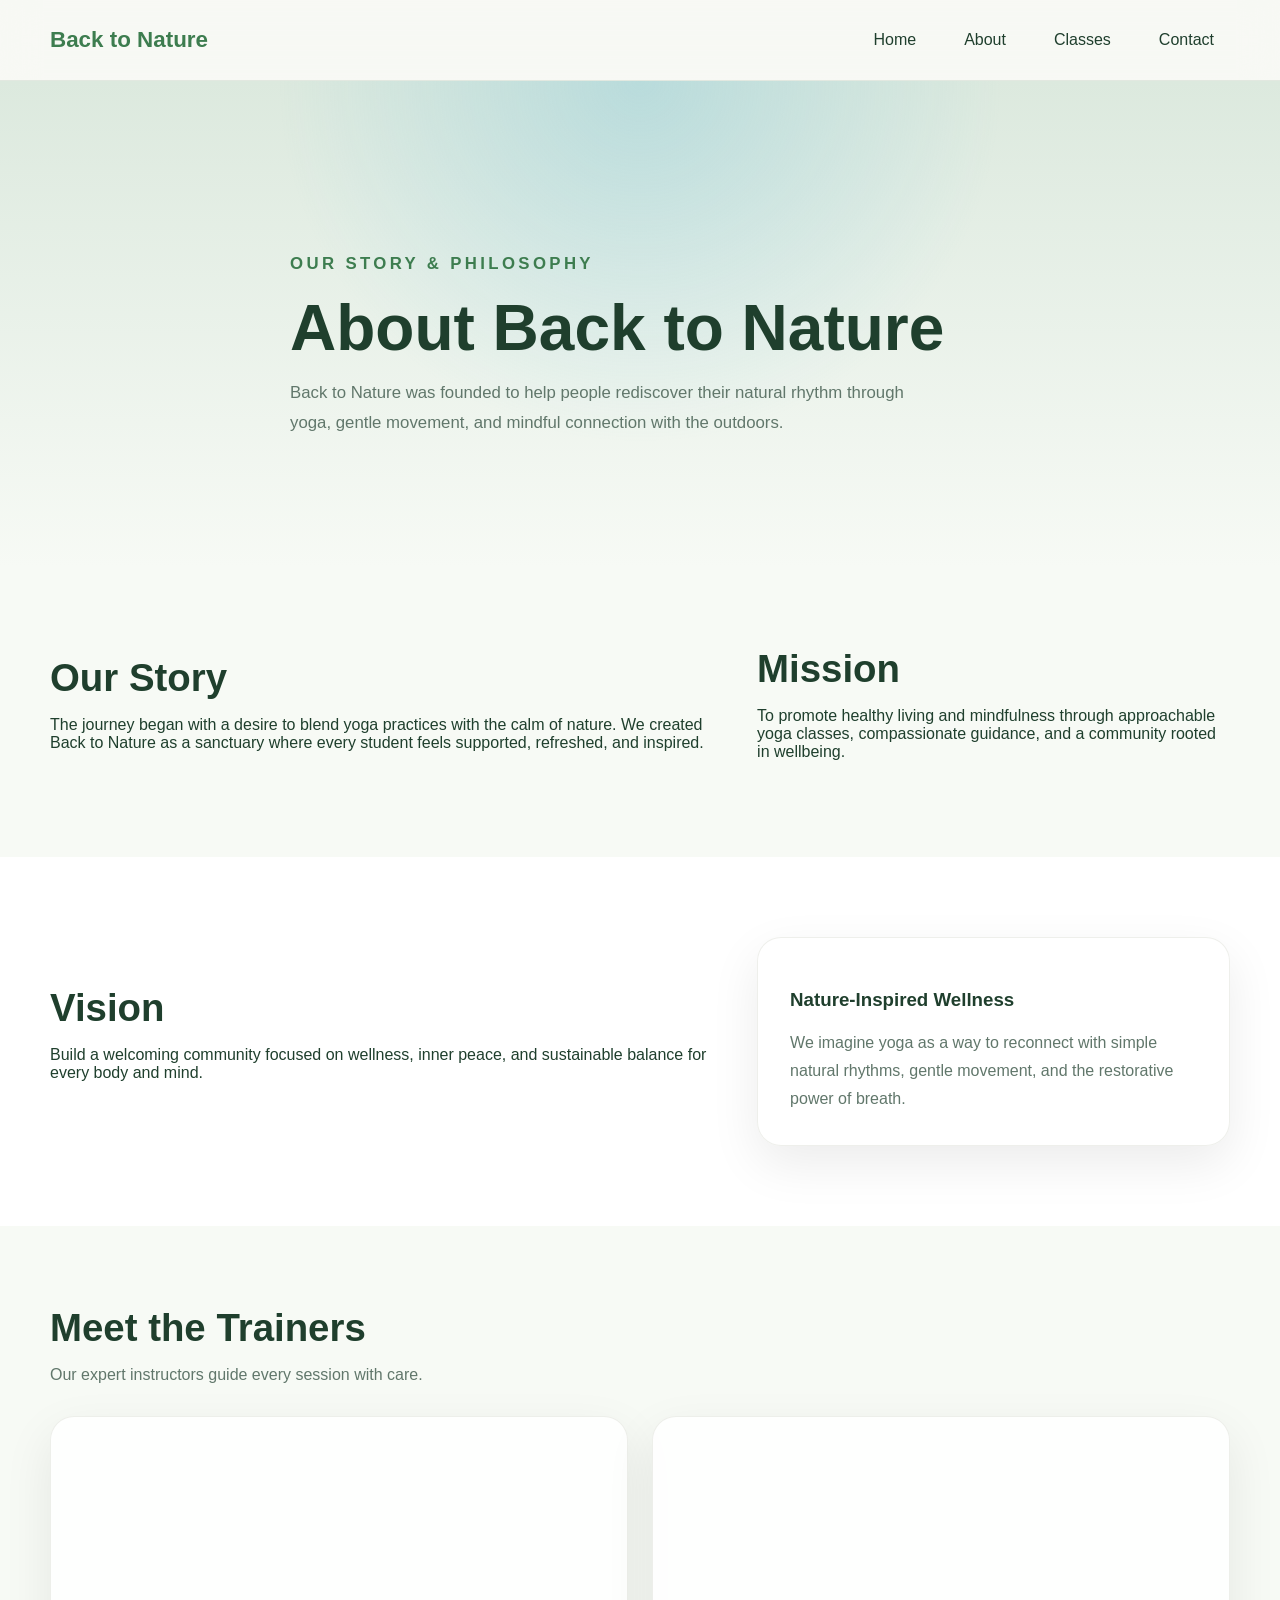
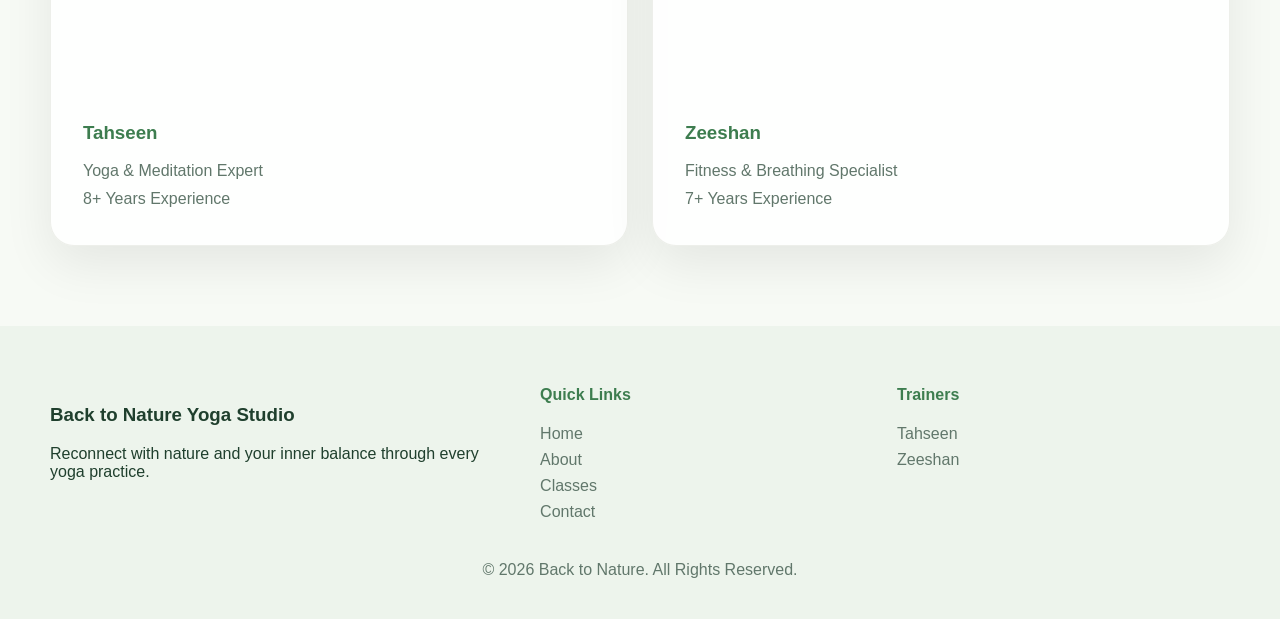
==== commit 91873123: "Restore previous Back to Nature website version" ====
--- a/about.html
+++ b/about.html
@@ -8,20 +8,15 @@
     <link rel="stylesheet" href="css/style.css">
 </head>
 <body>
-    <div class="progress-wrap"><div class="progress-bar" id="progressBar"></div></div>
-
     <header class="site-header">
         <div class="container header-inner">
             <a href="index.html" class="brand">Back to Nature</a>
-            <div class="header-actions">
-                <button class="theme-toggle" id="themeToggle" aria-label="Toggle dark mode">??</button>
-                <button class="menu-toggle" id="menuToggle" aria-label="Toggle navigation">
-                    <span></span>
-                    <span></span>
-                    <span></span>
-                </button>
-            </div>
-            <nav class="main-nav" id="mainNav">
+            <button class="menu-toggle" aria-label="Toggle navigation">
+                <span></span>
+                <span></span>
+                <span></span>
+            </button>
+            <nav class="main-nav">
                 <a href="index.html">Home</a>
                 <a href="about.html">About</a>
                 <a href="classes.html">Classes</a>
@@ -31,85 +26,66 @@
     </header>
 
     <main>
-        <section class="hero hero-medium" id="top">
-            <div class="hero-bg dark-splash"></div>
+        <section class="hero" id="top">
+            <div class="hero-bg"></div>
             <div class="container hero-content reveal">
-                <span class="eyebrow">Our Story &amp; Philosophy</span>
+                <p class="eyebrow">Our Story &amp; Philosophy</p>
                 <h1>About Back to Nature</h1>
-                <p>We are a premium yoga studio dedicated to reconnecting people with nature through mindful movement, restorative breath, and a supportive community.</p>
+                <p>Back to Nature was founded to help people rediscover their natural rhythm through yoga, gentle movement, and mindful connection with the outdoors.</p>
             </div>
         </section>
 
         <section class="section-light reveal">
             <div class="container section-grid">
-                <div class="glass-panel">
+                <div>
                     <h2>Our Story</h2>
-                    <p>Back to Nature was created to bring balance and calm to urban lives. Our studio blends modern yoga practices with nature-inspired design to help you feel grounded and energized.</p>
+                    <p>The journey began with a desire to blend yoga practices with the calm of nature. We created Back to Nature as a sanctuary where every student feels supported, refreshed, and inspired.</p>
                 </div>
-                <div class="glass-panel">
+                <div>
                     <h2>Mission</h2>
-                    <p>To promote healthy living and mindfulness through approachable yoga classes, compassionate guidance, and a welcoming wellness community.</p>
+                    <p>To promote healthy living and mindfulness through approachable yoga classes, compassionate guidance, and a community rooted in wellbeing.</p>
                 </div>
             </div>
         </section>
 
         <section class="section-white reveal">
             <div class="container section-grid">
-                <div class="glass-panel">
+                <div>
                     <h2>Vision</h2>
-                    <p>Build a community focused on wellness, inner peace, and sustainable living through yoga, breathwork, and mindful practice.</p>
+                    <p>Build a welcoming community focused on wellness, inner peace, and sustainable balance for every body and mind.</p>
                 </div>
-                <div class="glass-panel">
-                    <h2>Values</h2>
-                    <ul class="feature-list feature-list-simple">
-                        <li>Mindful movement</li>
-                        <li>Balanced nutrition</li>
-                        <li>Natural presence</li>
-                        <li>Calm mindset</li>
-                    </ul>
+                <div class="intro-card">
+                    <h3>Nature-Inspired Wellness</h3>
+                    <p>We imagine yoga as a way to reconnect with simple natural rhythms, gentle movement, and the restorative power of breath.</p>
                 </div>
             </div>
         </section>
 
-        <section class="section-light trainers-section reveal">
+        <section class="trainers section-light reveal">
             <div class="container">
-                <div class="section-header">
-                    <span class="eyebrow">Meet the Trainers</span>
-                    <h2>Expert guidance for your yoga journey</h2>
-                </div>
-                <div class="trainer-grid">
-                    <article class="trainer-card hover-card reveal-card">
+                <h2>Meet the Trainers</h2>
+                <p class="section-subtitle">Our expert instructors guide every session with care.</p>
+                <div class="cards-grid">
+                    <article class="trainer-card hover-card">
                         <div class="trainer-image" style="background-image: url('https://images.unsplash.com/photo-1518609878373-06d740f60d8b?auto=format&fit=crop&w=900&q=80');"></div>
                         <div class="trainer-info">
                             <h3>Tahseen</h3>
                             <p>Yoga &amp; Meditation Expert</p>
                             <p>8+ Years Experience</p>
-                            <div class="badge-list">
-                                <span class="badge">Meditation</span>
-                                <span class="badge">Flexibility</span>
-                                <span class="badge">Family Yoga</span>
-                            </div>
                         </div>
                     </article>
-                    <article class="trainer-card hover-card reveal-card">
+                    <article class="trainer-card hover-card">
                         <div class="trainer-image" style="background-image: url('https://images.unsplash.com/photo-1494790108377-be9c29b29330?auto=format&fit=crop&w=900&q=80');"></div>
                         <div class="trainer-info">
                             <h3>Zeeshan</h3>
                             <p>Fitness &amp; Breathing Specialist</p>
                             <p>7+ Years Experience</p>
-                            <div class="badge-list">
-                                <span class="badge">Strength</span>
-                                <span class="badge">Breathwork</span>
-                                <span class="badge">Energy Boost</span>
-                            </div>
                         </div>
                     </article>
                 </div>
             </div>
         </section>
     </main>
-
-    <button class="back-to-top" id="backToTop" aria-label="Scroll back to top">?</button>
 
     <footer class="site-footer">
         <div class="container footer-grid">
@@ -130,9 +106,9 @@
                 <a href="#top">Zeeshan</a>
             </div>
         </div>
-        <p class="footer-copy">� <span class="footer-year">2026</span> Back to Nature. All Rights Reserved.</p>
+        <p class="footer-copy">© <span class="footer-year">2026</span> Back to Nature. All Rights Reserved.</p>
     </footer>
 
     <script src="js/script.js"></script>
 </body>
-</html>
+</html>
--- a/css/style.css
+++ b/css/style.css
@@ -1,18 +1,14 @@
 :root {
-    --bg-base: #f4f7f0;
-    --bg-soft: #eef5ec;
-    --bg-panel: rgba(255, 255, 255, 0.78);
-    --bg-panel-strong: rgba(24, 42, 30, 0.18);
-    --text-primary: #17321f;
-    --text-secondary: #4e6d54;
-    --text-muted: #6c7a6d;
-    --accent-green: #3f814e;
-    --accent-light: #8abf9f;
-    --accent-gold: #d3b073;
-    --border: rgba(110, 134, 100, 0.16);
-    --shadow: 0 24px 60px rgba(30, 55, 30, 0.12);
-    --shadow-soft: 0 20px 40px rgba(22, 42, 23, 0.08);
-    --transition: 0.3s ease;
+    --bg-soft: #f4f7f0;
+    --bg-light: #ffffff;
+    --bg-card: rgba(255, 255, 255, 0.85);
+    --text-dark: #1f3f2d;
+    --text-muted: #61776b;
+    --green: #3d7d4f;
+    --green-light: #87b18f;
+    --brown: #8d6b4f;
+    --blue: #84c7d8;
+    --shadow: 0 18px 50px rgba(0, 0, 0, 0.08);
 }
 
 * {
@@ -25,9 +21,9 @@
 
 body {
     margin: 0;
-    font-family: 'Inter', system-ui, sans-serif;
-    background: radial-gradient(circle at top, #e6f2e8 0%, #f7faf5 45%, #f2f5ef 100%);
-    color: var(--text-primary);
+    font-family: 'Segoe UI', Tahoma, Geneva, Verdana, sans-serif;
+    background: linear-gradient(180deg, #eaf2ea 0%, #f7faf5 100%);
+    color: var(--text-dark);
     overflow-x: hidden;
 }
 
@@ -52,28 +48,13 @@
     margin: 0 auto;
 }
 
-.progress-wrap {
-    position: fixed;
-    inset: 0 0 auto;
-    height: 5px;
-    background: transparent;
-    z-index: 90;
-}
-
-.progress-bar {
-    width: 0%;
-    height: 100%;
-    background: linear-gradient(90deg, #8abf9f, #3f814e);
-    transition: width 0.2s ease;
-}
-
 .site-header {
     position: sticky;
     top: 0;
-    z-index: 80;
-    background: rgba(255, 255, 255, 0.9);
+    z-index: 20;
     backdrop-filter: blur(18px);
-    border-bottom: 1px solid rgba(110, 134, 100, 0.12);
+    background: rgba(250, 250, 247, 0.82);
+    border-bottom: 1px solid rgba(78, 113, 75, 0.12);
 }
 
 .header-inner {
@@ -86,42 +67,8 @@
 
 .brand {
     font-size: 1.4rem;
-    font-weight: 800;
-    letter-spacing: 0.1em;
-    color: var(--accent-green);
-}
-
-.header-actions {
-    display: flex;
-    align-items: center;
-    gap: 0.75rem;
-}
-
-.theme-toggle,
-.menu-toggle {
-    border: none;
-    background: rgba(62, 125, 79, 0.08);
-    color: var(--text-primary);
-    width: 46px;
-    height: 46px;
-    border-radius: 14px;
-    cursor: pointer;
-    display: grid;
-    place-items: center;
-    transition: transform var(--transition), background var(--transition);
-}
-
-.theme-toggle:hover,
-.menu-toggle:hover {
-    transform: translateY(-2px);
-    background: rgba(62, 125, 79, 0.14);
-}
-
-.menu-toggle span {
-    width: 22px;
-    height: 3px;
-    background: currentColor;
-    border-radius: 999px;
+    font-weight: 700;
+    color: var(--green);
 }
 
 .main-nav {
@@ -131,164 +78,152 @@
 }
 
 .main-nav a {
-    padding: 0.85rem 1rem;
+    color: var(--text-dark);
+    padding: 0.8rem 1rem;
     border-radius: 999px;
-    color: var(--text-primary);
-    transition: background var(--transition), transform var(--transition);
+    transition: background 0.25s ease, color 0.25s ease;
 }
 
 .main-nav a:hover,
 .main-nav a:focus-visible {
-    background: rgba(62, 125, 79, 0.12);
-    transform: translateY(-1px);
+    background: rgba(61, 125, 79, 0.12);
+}
+
+.menu-toggle {
+    display: none;
+    width: 40px;
+    height: 36px;
+    border: none;
+    background: transparent;
+    cursor: pointer;
+    flex-direction: column;
+    justify-content: space-between;
+    padding: 0;
+}
+
+.menu-toggle span {
+    display: block;
+    width: 100%;
+    height: 4px;
+    background: var(--text-dark);
+    border-radius: 999px;
 }
 
 .hero {
     position: relative;
+    padding: 120px 0 80px;
     overflow: hidden;
-}
-
-.hero-fullscreen {
-    min-height: calc(100vh - 92px);
-    display: grid;
-    align-items: center;
-}
-
-.hero-medium {
-    padding: 120px 0 80px;
 }
 
 .hero-bg {
     position: absolute;
     inset: 0;
-    background: linear-gradient(180deg, rgba(163, 211, 174, 0.35), rgba(241, 245, 237, 0.98));
+    background: radial-gradient(circle at top, rgba(132, 199, 216, 0.4), transparent 45%),
+                linear-gradient(180deg, #dce9de 0%, #f7faf5 100%);
     pointer-events: none;
 }
 
-.hero-scene {
+.hero-decor {
     position: absolute;
     inset: 0;
-    overflow: hidden;
     pointer-events: none;
 }
 
-.sun-ray {
+.cloud,
+.bird,
+.leaf {
     position: absolute;
+    opacity: 0.8;
+}
+
+.cloud {
     width: 180px;
-    height: 180px;
-    border-radius: 50%;
-    background: radial-gradient(circle, rgba(255, 245, 210, 0.9), transparent 65%);
-    opacity: 0.7;
-    filter: blur(6px);
-}
-
-.ray-one { top: 12%; left: 8%; }
-.ray-two { top: 5%; right: 12%; width: 220px; height: 220px; }
-.ray-three { top: 26%; right: 30%; width: 160px; height: 160px; }
-
-.cloud {
-    position: absolute;
-    background: rgba(255, 255, 255, 0.9);
+    height: 70px;
+    background: rgba(255, 255, 255, 0.92);
     border-radius: 999px;
-    filter: blur(0.5px);
-    animation: floatCloud 24s ease-in-out infinite;
+    filter: blur(1px);
+    animation: floatCloud 22s infinite ease-in-out;
 }
 
 .cloud::before,
 .cloud::after {
     content: '';
     position: absolute;
+    width: 100px;
+    height: 60px;
     background: inherit;
     border-radius: 999px;
 }
 
-.cloud-one { width: 180px; height: 60px; top: 20%; left: 10%; }
-.cloud-one::before { width: 120px; height: 60px; top: -20px; left: 24px; }
-.cloud-one::after { width: 80px; height: 40px; top: 10px; left: 120px; }
-.cloud-two { width: 220px; height: 72px; top: 14%; right: 12%; animation-delay: 2s; }
-.cloud-two::before { width: 130px; height: 55px; top: -16px; left: 28px; }
-.cloud-two::after { width: 90px; height: 44px; top: 16px; left: 140px; }
-.cloud-three { width: 160px; height: 52px; top: 44%; left: 55%; animation-delay: 4s; }
-.cloud-three::before { width: 100px; height: 50px; top: -18px; left: 20px; }
-.cloud-three::after { width: 70px; height: 40px; top: 8px; left: 110px; }
-
-.floating-leaf {
-    position: absolute;
-    width: 32px;
-    height: 32px;
-    background: linear-gradient(135deg, #8fbf8e, #4a7e54);
-    border-radius: 34% 66% 34% 66%;
-    box-shadow: 0 10px 18px rgba(35, 79, 41, 0.16);
-    animation: driftLeaf 8s infinite ease-in-out;
-}
-
-.leaf-one { top: 38%; left: 12%; animation-delay: 0s; }
-.leaf-two { top: 52%; right: 18%; animation-delay: 1.8s; }
-.leaf-three { top: 62%; left: 38%; animation-delay: 3.3s; }
-
-.grass-panel,
-.grass-panel-alt {
-    position: absolute;
-    bottom: 0;
-    left: 0;
-    width: 120%;
-    height: 32%;
-    background: radial-gradient(circle at bottom, rgba(138, 191, 128, 0.96), transparent 55%);
-    clip-path: ellipse(60% 100% at 50% 100%);
-    animation: swayGrass 6s ease-in-out infinite;
-}
-
-.grass-panel-alt {
-    bottom: -2%;
-    left: -8%;
-    opacity: 0.8;
-    animation-duration: 7s;
-}
-
-.silhouette {
-    position: absolute;
-    width: 100px;
-    height: 160px;
-    background: rgba(24, 42, 30, 0.16);
-    border-radius: 100px 100px 20px 20px;
-    mix-blend-mode: multiply;
-    filter: blur(0.5px);
-}
-
-.silhouette-tree { bottom: 18%; left: 14%; transform: rotate(-4deg); animation: fadeIn 1.4s ease forwards; }
-.silhouette-lotus { bottom: 20%; right: 18%; width: 90px; height: 140px; transform: rotate(2deg); animation: fadeIn 1.6s ease forwards; }
-.silhouette-warrior { bottom: 16%; right: 34%; width: 110px; height: 170px; animation: fadeIn 1.8s ease forwards; }
-.silhouette-mountain { bottom: 8%; left: 52%; width: 120px; height: 190px; transform: rotate(-6deg); animation: fadeIn 1.2s ease forwards; }
+.cloud::before {
+    left: -46px;
+    top: 10px;
+}
+
+.cloud::after {
+    right: -46px;
+    top: 10px;
+}
+
+.cloud-1 { top: 16%; left: 8%; animation-duration: 28s; }
+.cloud-2 { top: 24%; left: 58%; width: 220px; animation-duration: 24s; }
+.cloud-3 { top: 10%; right: 10%; width: 160px; animation-duration: 32s; }
+
+.bird {
+    width: 38px;
+    height: 24px;
+    background: transparent;
+    border-radius: 50%;
+    border-top: 4px solid var(--green);
+    border-left: 4px solid transparent;
+    border-right: 4px solid transparent;
+    transform: rotate(45deg);
+    animation: flyBird 14s infinite ease-in-out;
+}
+
+.bird-1 { top: 35%; left: 20%; animation-duration: 14s; }
+.bird-2 { top: 45%; right: 25%; animation-duration: 18s; }
+
+.leaf {
+    width: 28px;
+    height: 28px;
+    background: var(--green-light);
+    border-radius: 50% 50% 50% 10%;
+    transform: rotate(45deg);
+    box-shadow: inset -4px -4px 0 rgba(61, 125, 79, 0.35);
+    animation: driftLeaf 9s infinite ease-in-out;
+}
+
+.leaf-1 { top: 40%; left: 14%; animation-delay: 0s; }
+.leaf-2 { top: 55%; right: 6%; animation-delay: 1.4s; }
+.leaf-3 { top: 70%; left: 38%; animation-delay: 2.3s; }
 
 .hero-content {
     position: relative;
     z-index: 2;
-    max-width: 720px;
+    max-width: 700px;
     padding: 2rem 0;
 }
 
-.eyebrow {
-    display: inline-flex;
-    align-items: center;
-    gap: 0.5rem;
+.hero .eyebrow {
     text-transform: uppercase;
     letter-spacing: 0.2em;
-    color: var(--accent-green);
+    color: var(--green);
     font-weight: 700;
     margin-bottom: 1rem;
 }
 
-.hero-content h1 {
-    font-size: clamp(3rem, 5vw, 4.5rem);
+.hero h1 {
+    font-size: clamp(2.5rem, 5vw, 4rem);
     margin: 0 0 1rem;
     line-height: 1.02;
 }
 
-.hero-content p {
+.hero p {
     font-size: 1.05rem;
     max-width: 620px;
-    line-height: 1.85;
-    color: var(--text-secondary);
+    line-height: 1.8;
+    color: var(--text-muted);
 }
 
 .hero-actions {
@@ -302,59 +237,31 @@
     display: inline-flex;
     align-items: center;
     justify-content: center;
-    padding: 1rem 1.8rem;
+    padding: 0.95rem 1.6rem;
     border-radius: 999px;
-    font-weight: 700;
-    transition: transform 0.3s ease, box-shadow 0.3s ease, background 0.3s ease;
-    position: relative;
-    overflow: hidden;
-    z-index: 1;
-}
-
-.button:focus-visible {
-    outline: 3px solid rgba(72, 139, 90, 0.5);
-    outline-offset: 4px;
-}
-
-.button-primary {
-    background: linear-gradient(135deg, #3f814e, #7bb88a);
-    color: #fff;
-    box-shadow: 0 18px 36px rgba(63, 129, 78, 0.24);
-}
-
-.button-secondary {
-    background: rgba(63, 129, 78, 0.1);
-    color: var(--accent-green);
-    border: 1px solid rgba(63, 129, 78, 0.18);
+    font-weight: 600;
+    transition: transform 0.25s ease, box-shadow 0.25s ease, background-color 0.25s ease;
+    border: none;
 }
 
 .button:hover {
     transform: translateY(-2px);
-}
-
-.button.primary,
-.button.secondary {
-    overflow: hidden;
-}
-
-.button::after {
-    content: '';
-    position: absolute;
-    inset: 0;
-    background: radial-gradient(circle, rgba(255,255,255,0.35) 0%, transparent 55%);
-    opacity: 0;
-    transform: translate(-50%, -50%) scale(0.8);
-    transition: opacity 0.4s ease, transform 0.4s ease;
-}
-
-.button.ripple:active::after {
-    opacity: 1;
-    transform: translate(-50%, -50%) scale(1);
+    box-shadow: 0 18px 38px rgba(61, 125, 79, 0.18);
+}
+
+.button-primary {
+    background: var(--green);
+    color: #fff;
+}
+
+.button-secondary {
+    background: rgba(61, 125, 79, 0.1);
+    color: var(--green);
 }
 
 .section-light,
 .section-white {
-    padding: 100px 0;
+    padding: 80px 0;
 }
 
 .section-light {
@@ -366,136 +273,103 @@
 }
 
 .section-grid,
-.benefit-grid,
-.trainer-grid,
-.pricing-grid,
-.footer-grid,
-.contact-section {
+.cards-grid,
+.testimonial-grid,
+.footer-grid {
     display: grid;
     gap: 1.5rem;
 }
 
 .section-grid {
-    grid-template-columns: repeat(2, minmax(260px, 1fr));
+    grid-template-columns: minmax(250px, 1.3fr) minmax(250px, 0.9fr);
     align-items: center;
 }
 
-.reverse-grid {
-    grid-template-columns: repeat(2, minmax(260px, 1fr));
-}
-
-.glass-panel {
+.intro-cards {
+    display: grid;
+    gap: 1rem;
+}
+
+.intro-card,
+.benefit-card,
+.trainer-card,
+.testimonial-card,
+.contact-card,
+.pricing-card {
     padding: 2rem;
-    border-radius: 28px;
-    background: rgba(255,255,255,0.78);
-    border: 1px solid rgba(110, 134, 100, 0.16);
-    box-shadow: var(--shadow-soft);
-}
-
-.section-header {
-    display: grid;
-    gap: 0.75rem;
+    background: var(--bg-card);
+    border: 1px solid rgba(115, 120, 94, 0.12);
+    border-radius: 24px;
+    box-shadow: var(--shadow);
+    transition: transform 0.3s ease, box-shadow 0.3s ease;
+}
+
+.hover-card:hover {
+    transform: translateY(-8px);
+    box-shadow: 0 24px 60px rgba(98, 110, 87, 0.14);
+}
+
+h2 {
+    font-size: clamp(2rem, 3vw, 2.8rem);
+    margin: 0 0 0.75rem;
+}
+
+.section-subtitle {
+    color: var(--text-muted);
+    max-width: 660px;
     margin-bottom: 2rem;
 }
 
-.section-header h2 {
-    font-size: clamp(2.25rem, 4vw, 3.4rem);
+.cards-grid {
+    grid-template-columns: repeat(4, minmax(220px, 1fr));
+}
+
+.benefit-card .icon {
+    width: 62px;
+    height: 62px;
+    border-radius: 22px;
+    display: grid;
+    place-items: center;
+    margin-bottom: 1.2rem;
+    font-size: 1.8rem;
+    color: #fff;
+}
+
+.icon-stress { background: #7ebf8a; }
+.icon-flexibility { background: #7fa19f; }
+.icon-peace { background: #78b1d5; }
+.icon-health { background: #c4a775; }
+
+.benefit-card h3,
+.trainer-info h3,
+.testimonial-card h3,
+.contact-card h3,
+.pricing-card h3 {
+    margin: 0 0 0.8rem;
+    color: var(--green);
+}
+
+.benefit-card p,
+.intro-card p,
+.testimonial-card p,
+.trainer-info p,
+.contact-card p,
+.pricing-card p {
     margin: 0;
-}
-
-.benefit-grid {
-    grid-template-columns: repeat(4, minmax(220px, 1fr));
-}
-
-.benefit-card {
-    padding: 2rem;
-    border-radius: 28px;
-    background: linear-gradient(135deg, rgba(255,255,255,0.95), rgba(240,248,236,0.95));
-    border: 1px solid rgba(110, 134, 100, 0.12);
-}
-
-.benefit-icon {
-    width: 58px;
-    height: 58px;
-    display: grid;
-    place-items: center;
-    border-radius: 18px;
-    background: rgba(63, 129, 78, 0.12);
-    font-size: 1.75rem;
-    margin-bottom: 1.2rem;
-}
-
-.benefit-card h3 {
-    margin: 0 0 0.75rem;
-    color: var(--accent-green);
-}
-
-.benefit-card p {
-    margin: 0;
-    color: var(--text-secondary);
-    line-height: 1.7;
-}
-
-.tips-section .glass-panel {
-    position: relative;
-}
-
-.tip-card {
-    margin-top: 1.5rem;
-    padding: 1.8rem;
-    border-radius: 24px;
-    background: linear-gradient(180deg, rgba(255, 255, 255, 0.96), rgba(226, 242, 225, 0.95));
-    border: 1px solid rgba(110, 134, 100, 0.12);
-    box-shadow: var(--shadow-soft);
-    font-size: 1.1rem;
-    color: var(--text-secondary);
-}
-
-.feature-list {
-    display: grid;
-    gap: 1rem;
-}
-
-.feature-item {
-    display: flex;
-    align-items: center;
-    gap: 1rem;
-    padding: 1.2rem 1.4rem;
-    border-radius: 20px;
-    background: rgba(255, 255, 255, 0.85);
-    border: 1px solid rgba(110, 134, 100, 0.14);
-}
-
-.icon-circle {
-    width: 42px;
-    height: 42px;
-    display: grid;
-    place-items: center;
-    border-radius: 14px;
-    background: rgba(63, 129, 78, 0.12);
-    color: var(--accent-green);
-    font-size: 1.1rem;
-}
-
-.trainer-grid,
+    line-height: 1.75;
+    color: var(--text-muted);
+}
+
+.trainers .cards-grid,
+.testimonial-grid,
 .pricing-grid {
-    grid-template-columns: repeat(2, minmax(260px, 1fr));
-}
-
-.trainer-card,
-.pricing-card,
-.contact-card {
-    padding: 2rem;
-    background: var(--bg-panel);
-    border-radius: 28px;
-    border: 1px solid rgba(110, 134, 100, 0.14);
-    box-shadow: var(--shadow-soft);
+    grid-template-columns: repeat(2, minmax(250px, 1fr));
 }
 
 .trainer-card {
+    display: grid;
+    grid-template-rows: 250px auto;
     overflow: hidden;
-    display: grid;
-    grid-template-rows: 260px auto;
 }
 
 .trainer-image {
@@ -504,312 +378,49 @@
 }
 
 .trainer-info {
-    padding-top: 1.6rem;
-}
-
-.trainer-info h3 {
-    margin: 0 0 0.5rem;
-}
-
-.badge-list {
-    display: flex;
-    flex-wrap: wrap;
-    gap: 0.6rem;
-    margin-top: 1rem;
-}
-
-.badge {
-    display: inline-flex;
-    align-items: center;
-    padding: 0.55rem 0.9rem;
-    border-radius: 999px;
-    background: rgba(63, 129, 78, 0.1);
-    color: var(--accent-green);
-    font-size: 0.9rem;
-}
-
-.pricing-card h3,
-.pricing-card .course-label,
-.pricing-card p {
-    margin: 0 0 1rem;
-}
-
-.course-label {
-    display: inline-flex;
-    align-items: center;
-    padding: 0.6rem 1rem;
-    border-radius: 999px;
-    background: rgba(63, 129, 78, 0.12);
-    color: var(--accent-green);
-    font-weight: 700;
-    letter-spacing: 0.04em;
-}
-
-.price {
-    margin: 1rem 0 1.4rem;
-    font-size: 1.5rem;
-    font-weight: 700;
-    color: var(--accent-green);
-}
-
-.feature-list-simple {
-    list-style: none;
-    padding: 0;
-    margin: 0;
-    display: grid;
-    gap: 0.85rem;
-}
-
-..feature-list-simple li {
-    padding-left: 1.4rem;
-    position: relative;
-    color: var(--text-secondary);
-}
-
-.feature-list-simple li::before {
-    content: '•';
-    position: absolute;
-    left: 0;
-    color: var(--accent-green);
-}
-
-.testimonial-carousel {
-    position: relative;
-    display: grid;
-    place-items: center;
-}
-
-.carousel-track {
-    display: grid;
-    gap: 1.5rem;
-}
-
-.testimonial-slide {
-    display: none;
-    padding: 2rem;
-    border-radius: 28px;
-    background: var(--bg-panel);
-    border: 1px solid rgba(110, 134, 100, 0.14);
-    box-shadow: var(--shadow-soft);
-    opacity: 0.4;
-    transform: scale(0.96);
-    transition: opacity var(--transition), transform var(--transition);
-}
-
-.testimonial-slide.active {
-    display: block;
-    opacity: 1;
-    transform: scale(1);
-}
-
-.testimonial-slide h3 {
-    font-size: 1.1rem;
-    line-height: 1.8;
-    margin: 1rem 0 0.75rem;
-    color: var(--text-secondary);
-}
-
-.testimonial-slide span {
-    display: block;
-    color: var(--accent-green);
-    font-weight: 700;
-}
-
-.stars {
+    padding-top: 1.4rem;
+}
+
+.testimonial-grid {
+    grid-template-columns: repeat(3, minmax(220px, 1fr));
+}
+
+.testimonial-card .stars {
     color: #d4a36d;
     margin-bottom: 1rem;
-    font-size: 1.05rem;
-}
-
-.carousel-control {
-    position: absolute;
-    top: 50%;
-    transform: translateY(-50%);
-    width: 48px;
-    height: 48px;
-    border-radius: 50%;
-    border: none;
-    background: rgba(255,255,255,0.92);
-    box-shadow: var(--shadow-soft);
-    color: var(--accent-green);
-    font-size: 1.8rem;
-    cursor: pointer;
-    display: grid;
-    place-items: center;
-}
-
-.carousel-control.prev { left: -1rem; }
-.carousel-control.next { right: -1rem; }
-
-.back-to-top {
-    position: fixed;
-    right: 24px;
-    bottom: 24px;
-    width: 48px;
-    height: 48px;
-    border-radius: 50%;
-    border: none;
-    background: var(--accent-green);
-    color: #fff;
-    font-size: 1.3rem;
-    cursor: pointer;
-    opacity: 0;
-    visibility: hidden;
-    transition: opacity 0.3s ease, visibility 0.3s ease;
-    z-index: 70;
-}
-
-.back-to-top.show {
-    opacity: 1;
-    visibility: visible;
-}
-
-body.dark-mode {
-    background: #0d1f13;
-    color: #d7e6d8;
-}
-
-body.dark-mode .site-header {
-    background: rgba(16, 32, 18, 0.88);
-    border-color: rgba(131, 170, 117, 0.2);
-}
-
-body.dark-mode .main-nav a {
-    color: #d7e6d8;
-}
-
-body.dark-mode .hero-bg,
-body.dark-mode .glass-panel,
-body.dark-mode .benefit-card,
-body.dark-mode .trainer-card,
-body.dark-mode .pricing-card,
-body.dark-mode .contact-card,
-body.dark-mode .testimonial-slide,
-body.dark-mode .embed-container {
-    background: rgba(18, 36, 22, 0.72);
-    border-color: rgba(86, 126, 90, 0.24);
-}
-
-body.dark-mode .button-secondary {
-    background: rgba(88, 153, 96, 0.18);
-}
-
-body.dark-mode .footer-grid,
-body.dark-mode .site-footer {
-    background: #0e2215;
-    color: #d7e6d8;
-}
-
-body.dark-mode .footer-grid a,
-body.dark-mode .contact-info a,
-body.dark-mode .feature-item,
-body.dark-mode .social-link {
-    color: #c7ddc1;
-}
-
-body.dark-mode .back-to-top {
-    background: #5b8b58;
-}
-
-body.dark-mode .progress-bar {
-    background: linear-gradient(90deg, #8abf9f, #cae7c6);
+    font-size: 1.1rem;
 }
 
 .site-footer {
-    padding: 60px 0 36px;
-    background: #f2f7f0;
-    color: var(--text-primary);
+    padding: 60px 0 40px;
+    background: #edf4ec;
+    color: var(--text-dark);
 }
 
 .footer-grid {
-    grid-template-columns: minmax(240px, 1.4fr) repeat(2, minmax(160px, 1fr));
+    grid-template-columns: minmax(240px, 1.4fr) repeat(2, minmax(140px, 1fr));
 }
 
 .footer-grid h4 {
     margin-top: 0;
-    color: var(--accent-green);
+    color: var(--green);
 }
 
 .footer-grid a {
     display: block;
+    color: var(--text-muted);
     margin: 0.5rem 0;
-    color: var(--text-secondary);
 }
 
 .footer-copy {
-    margin-top: 2rem;
+    margin: 2rem 0 0;
+    color: var(--text-muted);
     text-align: center;
-    color: var(--text-muted);
-}
-
-.contact-embed-section {
-    display: grid;
-    gap: 2rem;
-}
-
-.contact-embed-copy {
-    max-width: 620px;
-}
-
-.embed-container {
-    position: relative;
-    width: 100%;
-    padding-bottom: 65%;
-    min-height: 520px;
-    background: #f8faf6;
-    border-radius: 28px;
-    overflow: hidden;
-    border: 1px solid rgba(110, 134, 100, 0.12);
-    box-shadow: var(--shadow-soft);
-}
-
-.embed-container iframe {
-    position: absolute;
-    inset: 0;
-    width: 100%;
-    height: 100%;
-    border: 0;
-}
-
-.contact-section {
-    grid-template-columns: 1.1fr 0.9fr;
-}
-
-.map-box {
-    display: grid;
-    gap: 1rem;
-}
-
-.map-placeholder {
-    min-height: 220px;
-    border-radius: 24px;
-    background: linear-gradient(135deg, rgba(132,199,216,0.28), rgba(126,175,143,0.18));
-    display: grid;
-    place-items: center;
-    color: var(--text-secondary);
-    border: 1px solid rgba(110, 134, 100, 0.12);
-}
-
-.social-links {
-    display: grid;
-    grid-template-columns: repeat(4, 1fr);
-    gap: 0.75rem;
-}
-
-.social-link {
-    width: 100%;
-    min-height: 48px;
-    display: grid;
-    place-items: center;
-    border-radius: 16px;
-    background: rgba(63, 129, 78, 0.1);
-    color: var(--accent-green);
-    font-weight: 700;
 }
 
 .reveal {
     opacity: 0;
-    transform: translateY(32px);
+    transform: translateY(30px);
     transition: opacity 0.8s ease, transform 0.8s ease;
 }
 
@@ -818,46 +429,126 @@
     transform: translateY(0);
 }
 
-.reveal-card {
-    opacity: 0;
-    transform: translateY(18px);
-    transition: opacity 0.8s ease, transform 0.8s ease;
-}
-
-.reveal-card.visible {
-    opacity: 1;
-    transform: translateY(0);
+form {
+    display: grid;
+    gap: 1rem;
+}
+
+.form-grid {
+    display: grid;
+    grid-template-columns: 1fr 1fr;
+    gap: 1rem;
+}
+
+.form-group {
+    display: flex;
+    flex-direction: column;
+    gap: 0.5rem;
+}
+
+.form-group label {
+    font-weight: 600;
+    color: var(--green);
+}
+
+.form-group input,
+.form-group textarea {
+    width: 100%;
+    padding: 0.95rem 1rem;
+    border: 1px solid rgba(110, 130, 100, 0.25);
+    border-radius: 18px;
+    background: #fff;
+}
+
+.form-group textarea {
+    min-height: 160px;
+    resize: vertical;
+}
+
+.form-actions {
+    display: flex;
+    justify-content: flex-end;
+}
+
+.form-actions .button {
+    width: fit-content;
+}
+
+.contact-section {
+    display: grid;
+    grid-template-columns: 1.2fr 0.8fr;
+    gap: 2rem;
+}
+
+.contact-card {
+    display: grid;
+    gap: 1rem;
+}
+
+.contact-info p,
+.contact-info a {
+    margin: 0.35rem 0;
+}
+
+.contact-info a {
+    color: var(--green);
+}
+
+.map-placeholder {
+    min-height: 280px;
+    border-radius: 24px;
+    background: linear-gradient(135deg, rgba(132, 199, 216, 0.38), rgba(134, 157, 118, 0.18));
+    display: grid;
+    place-items: center;
+    text-align: center;
+    color: var(--text-dark);
+    border: 1px solid rgba(61, 125, 79, 0.14);
+}
+
+.social-links {
+    display: flex;
+    gap: 0.8rem;
+    flex-wrap: wrap;
+}
+
+.social-link {
+    width: 48px;
+    height: 48px;
+    display: grid;
+    place-items: center;
+    border-radius: 50%;
+    background: rgba(61, 125, 79, 0.12);
+    font-size: 1rem;
+    color: var(--green);
+    font-weight: 700;
 }
 
 @keyframes floatCloud {
-    0%, 100% { transform: translateX(0); }
-    50% { transform: translateX(24px); }
+    0%, 100% { transform: translateX(0) translateY(0); }
+    50% { transform: translateX(18px) translateY(-12px); }
+}
+
+@keyframes flyBird {
+    0%, 100% { transform: translateX(0) translateY(0) rotate(45deg); }
+    50% { transform: translateX(18px) translateY(-14px) rotate(45deg); }
 }
 
 @keyframes driftLeaf {
-    0%, 100% { transform: translateY(0) rotate(20deg); }
-    50% { transform: translateY(-18px) rotate(10deg); }
-}
-
-@keyframes swayGrass {
-    0%, 100% { transform: translateX(0) scaleX(1); }
-    50% { transform: translateX(-14px) scaleX(1.02); }
-}
-
-@media (max-width: 1080px) {
+    0%, 100% { transform: translateX(0) rotate(45deg); }
+    50% { transform: translateX(6px) translateY(8px) rotate(45deg); }
+}
+
+@media (max-width: 1024px) {
+    .cards-grid,
+    .testimonial-grid,
+    .trainers .cards-grid,
+    .pricing-grid {
+        grid-template-columns: 1fr 1fr;
+    }
     .section-grid,
-    .reverse-grid,
-    .trainer-grid,
-    .pricing-grid,
-    .contact-section,
-    .footer-grid {
+    .footer-grid,
+    .contact-section {
         grid-template-columns: 1fr;
-    }
-    .carousel-track {
-        grid-template-columns: 1fr;
-    }
-    .carousel-control {
-        display: none;
     }
 }
 
@@ -869,65 +560,47 @@
     .main-nav {
         width: 100%;
         flex-direction: column;
+        gap: 0.25rem;
         padding: 1rem 0;
         display: none;
-        background: rgba(255,255,255,0.95);
-        border-radius: 22px;
+        background: rgba(255, 255, 255, 0.95);
+        border-radius: 18px;
     }
     .main-nav.open {
         display: flex;
     }
-    .hero-fullscreen {
-        min-height: 80vh;
-        padding-top: 50px;
-    }
-    .section-light,
-    .section-white {
-        padding: 70px 0;
-    }
-    .hero-content h1 {
-        font-size: clamp(2.5rem, 8vw, 3.6rem);
-    }
-    .benefit-grid,
-    .trainer-grid,
-    .pricing-grid,
-    .contact-section {
-        grid-template-columns: 1fr;
-    }
-    .feature-list {
-        grid-template-columns: 1fr;
-    }
-    .contact-embed-section {
-        grid-template-columns: 1fr;
+    .menu-toggle {
+        display: flex;
+    }
+    .hero {
+        padding: 100px 0 60px;
+    }
+    .hero-content {
+        padding: 0;
     }
     .hero-actions {
         flex-direction: column;
-        width: 100%;
+        align-items: stretch;
+    }
+    .cards-grid,
+    .testimonial-grid,
+    .trainers .cards-grid,
+    .pricing-grid {
+        grid-template-columns: 1fr;
+    }
+    .section-grid {
+        grid-template-columns: 1fr;
+    }
+    .form-grid {
+        grid-template-columns: 1fr;
+    }
+}
+
+@media (max-width: 540px) {
+    .hero h1 {
+        font-size: 2.6rem;
     }
     .button {
         width: 100%;
     }
-    .cloud-one,
-    .cloud-two,
-    .cloud-three,
-    .sun-ray,
-    .floating-leaf,
-    .silhouette {
-        display: none;
-    }
-}
-
-@media (max-width: 540px) {
-    .header-inner {
-        padding: 14px 0;
-    }
-    .brand {
-        font-size: 1.2rem;
-    }
-    .hero-content p,
-    .tip-card,
-    .feature-item,
-    .benefit-card {
-        font-size: 0.95rem;
-    }
-}
+}
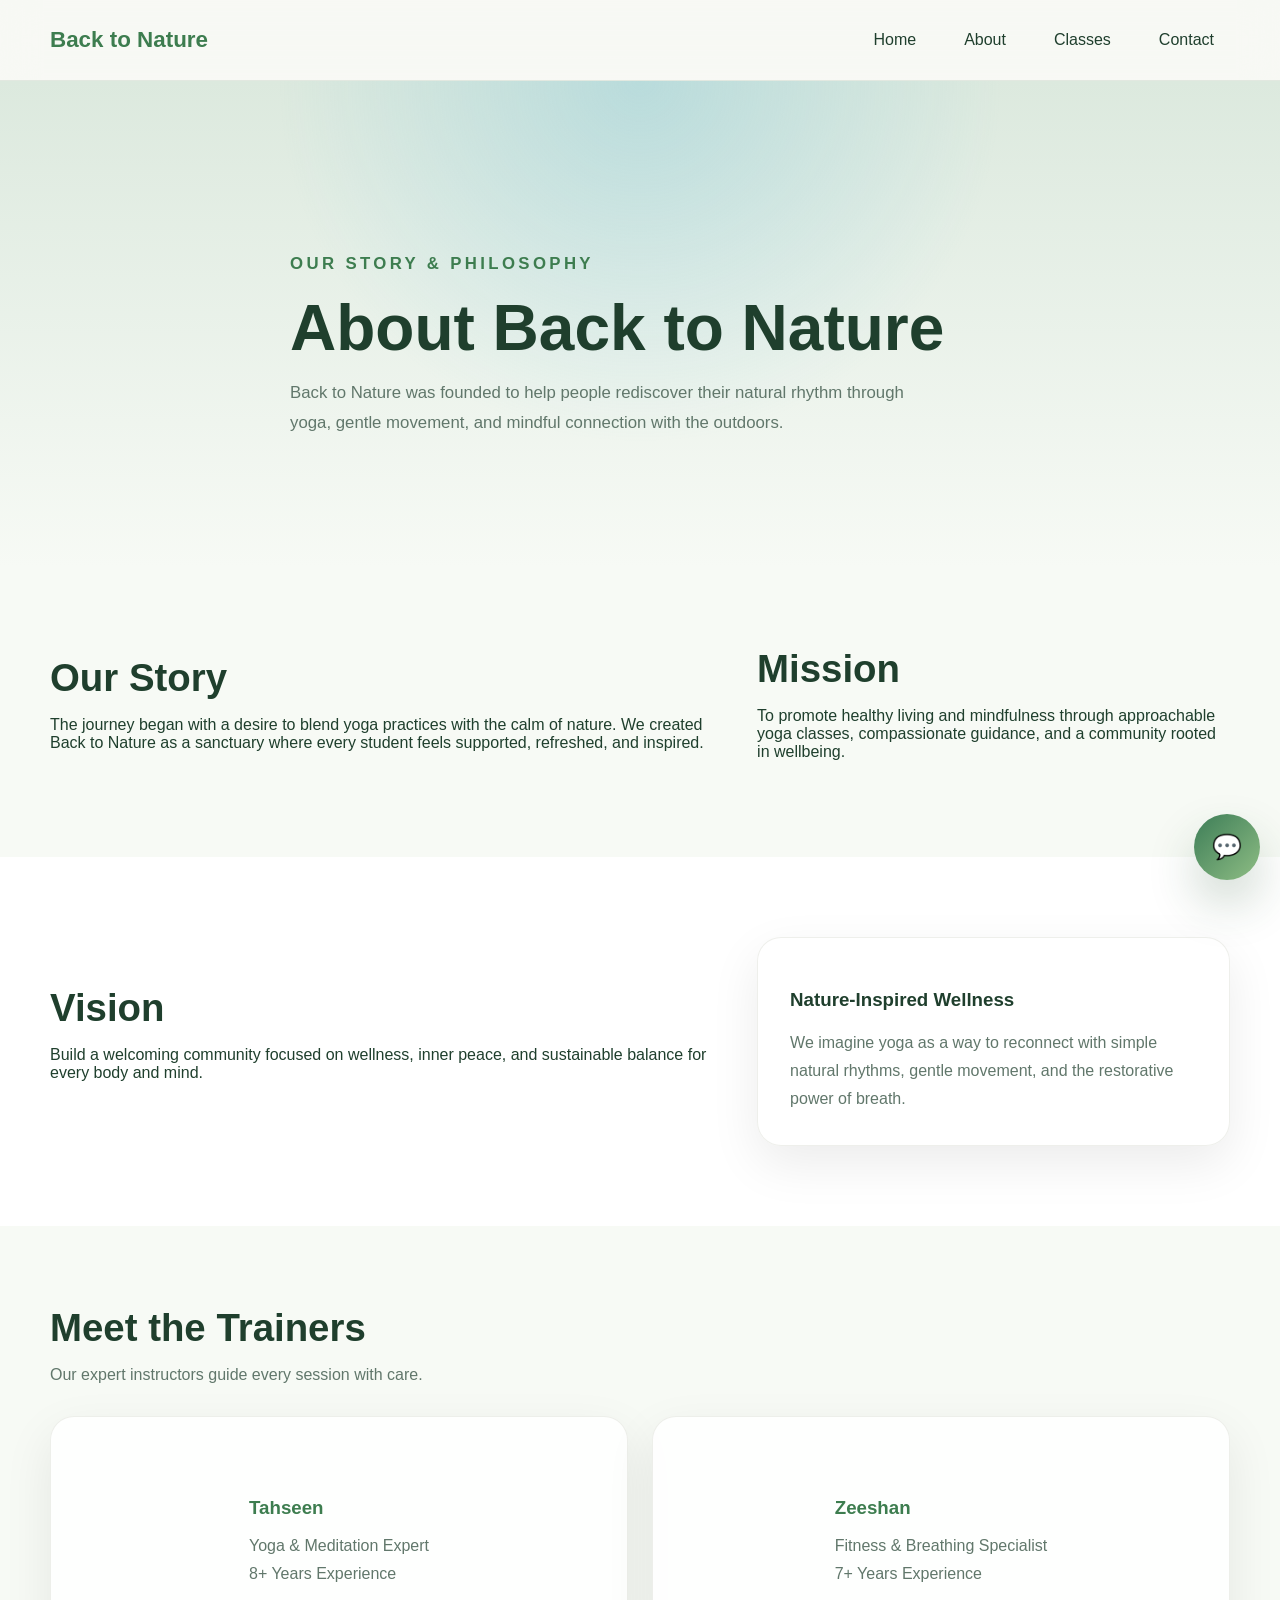
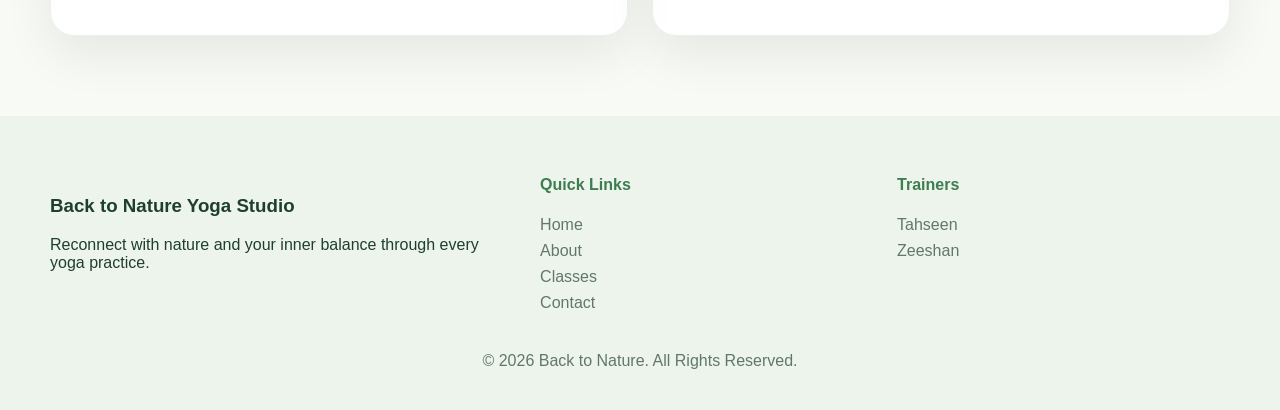
==== commit 5fcd880d: "Fix chatbot integration and ensure widget loads on all pages" ====
--- a/about.html
+++ b/about.html
@@ -6,6 +6,7 @@
     <title>About Us | Back to Nature</title>
     <meta name="description" content="Learn about Back to Nature Yoga Studio, our mission, vision, and dedicated trainers Tahseen and Zeeshan.">
     <link rel="stylesheet" href="css/style.css">
+    <link rel="stylesheet" href="css/chatbot.css">
 </head>
 <body>
     <header class="site-header">
@@ -110,5 +111,6 @@
     </footer>
 
     <script src="js/script.js"></script>
+    <script src="js/chatbot.js" defer></script>
 </body>
 </html>
--- a/css/style.css
+++ b/css/style.css
@@ -233,6 +233,45 @@
     gap: 1rem;
 }
 
+.hero-gallery {
+    margin-top: 2.5rem;
+    display: grid;
+    grid-template-columns: repeat(4, minmax(0, 1fr));
+    gap: 1rem;
+}
+
+.hero-card {
+    border-radius: 24px;
+    overflow: hidden;
+    box-shadow: 0 26px 50px rgba(23, 52, 28, 0.12);
+    background: rgba(255, 255, 255, 0.6);
+    backdrop-filter: blur(8px);
+}
+
+.hero-card img {
+    width: 100%;
+    display: block;
+    aspect-ratio: 4 / 5;
+    object-fit: cover;
+    transition: transform 0.4s ease;
+}
+
+.hero-card:hover img {
+    transform: scale(1.04);
+}
+
+.pulse-circle {
+    position: absolute;
+    width: 280px;
+    height: 280px;
+    border-radius: 50%;
+    background: rgba(133, 178, 120, 0.08);
+    top: 14%;
+    right: 20%;
+    z-index: 1;
+    animation: pulseGlow 6s ease-in-out infinite;
+}
+
 .button {
     display: inline-flex;
     align-items: center;
@@ -262,6 +301,128 @@
 .section-light,
 .section-white {
     padding: 80px 0;
+}
+
+.health-tips .tips-wrap {
+    display: grid;
+    grid-template-columns: 1.2fr 0.8fr;
+    gap: 1.5rem;
+    align-items: center;
+}
+
+.health-tips .tip-card {
+    background: linear-gradient(180deg, rgba(255,255,255,0.98), rgba(224,239,225,0.96));
+    border: 1px solid rgba(110, 134, 100, 0.14);
+    box-shadow: 0 18px 35px rgba(70, 93, 72, 0.08);
+    padding: 2.2rem;
+    border-radius: 28px;
+}
+
+.health-tips .tip-label {
+    display: inline-block;
+    margin-bottom: 1rem;
+    color: var(--green);
+    font-weight: 700;
+    text-transform: uppercase;
+    letter-spacing: 0.18em;
+}
+
+.health-tips #tipText {
+    font-size: 1.4rem;
+    line-height: 1.7;
+    color: var(--text-dark);
+}
+
+.health-tips .tip-list {
+    display: grid;
+    gap: 1rem;
+}
+
+.health-tips .tip-item {
+    padding: 1rem 1.2rem;
+    border-radius: 20px;
+    background: rgba(61, 125, 79, 0.08);
+    border: 1px solid rgba(61, 125, 79, 0.12);
+    color: var(--text-dark);
+    font-weight: 600;
+}
+
+.hero .grass,
+.hero .plant,
+.hero .pose {
+    position: absolute;
+    opacity: 0.82;
+}
+
+.hero .grass {
+    width: 10%;
+    height: 32%;
+    bottom: -2%;
+    left: 6%;
+    background: radial-gradient(circle at bottom, #83b57d 0%, transparent 65%);
+    filter: blur(1px);
+    animation: swayGrass 9s ease-in-out infinite;
+}
+
+.hero .grass-2 {
+    width: 12%;
+    bottom: -4%;
+    right: 8%;
+    background: radial-gradient(circle at bottom, #7eac6f 0%, transparent 70%);
+    animation-delay: 1.2s;
+}
+
+.hero .plant {
+    width: 66px;
+    height: 120px;
+    border-radius: 34px 34px 10px 10px;
+    background: linear-gradient(180deg, #7ca77c 0%, #3f814e 100%);
+    box-shadow: inset 0 12px 18px rgba(255,255,255,0.18);
+}
+
+.hero .plant-1 {
+    bottom: 14%;
+    left: 18%;
+    transform: rotate(8deg);
+}
+
+.hero .plant-2 {
+    bottom: 16%;
+    right: 22%;
+    transform: rotate(-8deg);
+}
+
+.hero .pose {
+    width: 70px;
+    height: 130px;
+    border-radius: 48% 48% 18% 18%;
+    background: rgba(61, 125, 79, 0.16);
+    box-shadow: inset 0 0 0 1px rgba(61,125,79,0.08);
+}
+
+.hero .pose-tree { bottom: 22%; left: 26%; transform: rotate(-2deg); animation: swayPose 7s ease-in-out infinite; }
+.hero .pose-lotus { bottom: 18%; left: 44%; width: 60px; height: 110px; transform: rotate(2deg); animation: swayPose 6.5s ease-in-out infinite; }
+.hero .pose-warrior { bottom: 20%; right: 28%; width: 78px; height: 140px; animation: swayPose 8s ease-in-out infinite; }
+.hero .pose-mountain { bottom: 16%; right: 10%; width: 80px; height: 150px; transform: rotate(-4deg); animation: swayPose 7.5s ease-in-out infinite; }
+
+.health-tips .tip-card,
+.intro-card,
+.benefit-card,
+.trainer-card,
+.testimonial-card,
+.pricing-card,
+.contact-card {
+    transition: transform 0.35s ease, box-shadow 0.35s ease, background 0.35s ease;
+}
+
+.health-tips .tip-card:hover,
+.intro-card:hover,
+.benefit-card:hover,
+.trainer-card:hover,
+.testimonial-card:hover,
+.pricing-card:hover,
+.contact-card:hover {
+    transform: translateY(-8px);
 }
 
 .section-light {
@@ -368,17 +529,64 @@
 
 .trainer-card {
     display: grid;
-    grid-template-rows: 250px auto;
+    grid-template-rows: auto;
     overflow: hidden;
-}
-
-.trainer-image {
-    background-size: cover;
-    background-position: center;
+    min-height: 220px;
+    place-items: center;
+}
+
+.trainer-card.only-text,
+.trainer-card .trainer-info.only-text {
+    padding: 2rem 1.8rem;
+    text-align: center;
 }
 
 .trainer-info {
-    padding-top: 1.4rem;
+    padding-top: 0;
+}
+
+.pose-gallery .section-header {
+    margin-bottom: 2rem;
+}
+
+.pose-grid {
+    display: grid;
+    grid-template-columns: repeat(4, minmax(200px, 1fr));
+    gap: 1.5rem;
+}
+
+.pose-card {
+    display: grid;
+    gap: 1rem;
+    background: var(--bg-card);
+    border: 1px solid rgba(115, 120, 94, 0.12);
+    border-radius: 28px;
+    overflow: hidden;
+    box-shadow: var(--shadow);
+    position: relative;
+    transition: transform 0.3s ease, box-shadow 0.3s ease;
+}
+
+.pose-card img {
+    width: 100%;
+    aspect-ratio: 4 / 5;
+    object-fit: cover;
+    display: block;
+    transition: transform 0.4s ease;
+}
+
+.pose-card h3 {
+    margin: 0 1.4rem 1.4rem;
+    color: var(--green);
+}
+
+.pose-card:hover img {
+    transform: scale(1.05) rotate(0.5deg);
+}
+
+.pose-card:hover {
+    transform: translateY(-8px);
+    box-shadow: 0 30px 60px rgba(98, 110, 87, 0.18);
 }
 
 .testimonial-grid {
@@ -446,6 +654,44 @@
     gap: 0.5rem;
 }
 
+.contact-panel {
+    background: rgba(255, 255, 255, 0.92);
+    border: 1px solid rgba(132, 199, 216, 0.24);
+    border-radius: 24px;
+    box-shadow: 0 35px 90px rgba(34, 85, 44, 0.12);
+    padding: 2rem;
+    max-width: 780px;
+    width: 100%;
+    justify-self: center;
+}
+
+.contact-panel h2 {
+    margin: 0 0 0.75rem;
+    color: var(--green);
+    font-size: clamp(2rem, 2.6vw, 2.6rem);
+}
+
+.contact-panel .section-description {
+    margin: 0 0 1.75rem;
+    color: var(--text-muted);
+    line-height: 1.8;
+    max-width: 760px;
+}
+
+.success-message {
+    display: none;
+    padding: 1rem 1.25rem;
+    border-radius: 18px;
+    background: rgba(121, 175, 104, 0.14);
+    border: 1px solid rgba(74, 134, 74, 0.22);
+    color: #2f5f35;
+    font-weight: 600;
+}
+
+.success-message.show {
+    display: block;
+}
+
 .form-group label {
     font-weight: 600;
     color: var(--green);
@@ -454,24 +700,56 @@
 .form-group input,
 .form-group textarea {
     width: 100%;
-    padding: 0.95rem 1rem;
+    padding: 1rem 1.1rem;
     border: 1px solid rgba(110, 130, 100, 0.25);
     border-radius: 18px;
     background: #fff;
-}
-
-.form-group textarea {
-    min-height: 160px;
-    resize: vertical;
+    transition: border-color 0.3s ease, box-shadow 0.3s ease;
+    font-size: 1rem;
+}
+
+.form-group input:focus,
+.form-group textarea:focus {
+    outline: none;
+    border-color: rgba(86, 148, 83, 0.7);
+    box-shadow: 0 0 0 4px rgba(151, 205, 138, 0.18);
 }
 
 .form-actions {
     display: flex;
-    justify-content: flex-end;
+    justify-content: flex-start;
 }
 
 .form-actions .button {
-    width: fit-content;
+    border-radius: 999px;
+    padding: 0.95rem 2rem;
+    transition: transform 0.25s ease, box-shadow 0.25s ease;
+}
+
+.form-actions .button:hover {
+    transform: translateY(-2px);
+    box-shadow: 0 18px 36px rgba(55, 108, 54, 0.16);
+}
+
+@media (max-width: 1024px) {
+    .contact-section {
+        grid-template-columns: 1fr;
+    }
+}
+
+@media (max-width: 768px) {
+    .contact-panel {
+        padding: 1.5rem;
+    }
+    .form-grid {
+        grid-template-columns: 1fr;
+    }
+    .form-actions {
+        justify-content: stretch;
+    }
+    .form-actions .button {
+        width: 100%;
+    }
 }
 
 .contact-section {
@@ -485,15 +763,20 @@
     gap: 1rem;
 }
 
-.contact-info p,
-.contact-info a {
-    margin: 0.35rem 0;
-}
-
-.contact-info a {
-    color: var(--green);
-}
-
+.contact-form-section{
+    max-width:1000px;
+    margin:50px auto;
+    padding:20px;
+    text-align:center;
+}
+
+.contact-form-section iframe{
+    width:100%;
+    min-height:900px;
+    border:none;
+    border-radius:20px;
+    box-shadow:0 10px 30px rgba(0,0,0,0.15);
+}
 .map-placeholder {
     min-height: 280px;
     border-radius: 24px;
@@ -540,6 +823,8 @@
 
 @media (max-width: 1024px) {
     .cards-grid,
+    .pose-grid,
+    .hero-gallery,
     .testimonial-grid,
     .trainers .cards-grid,
     .pricing-grid {
@@ -583,6 +868,8 @@
         align-items: stretch;
     }
     .cards-grid,
+    .pose-grid,
+    .hero-gallery,
     .testimonial-grid,
     .trainers .cards-grid,
     .pricing-grid {
--- a/css/chatbot.css
+++ b/css/chatbot.css
@@ -0,0 +1,246 @@
+.chatbot-widget {
+    position: fixed;
+    right: 20px;
+    bottom: 20px;
+    width: 360px;
+    max-width: calc(100% - 32px);
+    z-index: 100000;
+    font-family: 'Inter', system-ui, -apple-system, BlinkMacSystemFont, 'Segoe UI', sans-serif;
+}
+
+.chatbot-widget .chat-toggle {
+    position: absolute;
+    right: 0;
+    bottom: 0;
+    width: 66px;
+    height: 66px;
+    border-radius: 50%;
+    border: none;
+    background: linear-gradient(135deg, #3d7d57 0%, #8ebd84 100%);
+    color: #fff;
+    font-size: 1.5rem;
+    box-shadow: 0 24px 48px rgba(35, 82, 45, 0.22);
+    cursor: pointer;
+    display: grid;
+    place-items: center;
+    transition: transform 0.25s ease, box-shadow 0.25s ease;
+}
+
+.chatbot-widget .chat-toggle:hover {
+    transform: translateY(-2px);
+    box-shadow: 0 28px 54px rgba(35, 82, 45, 0.28);
+}
+
+.chatbot-widget .chat-panel {
+    position: absolute;
+    right: 0;
+    bottom: 82px;
+    width: 100%;
+    max-height: 680px;
+    background: rgba(255, 255, 255, 0.97);
+    border-radius: 26px;
+    border: 1px solid rgba(113, 141, 109, 0.18);
+    box-shadow: 0 36px 80px rgba(30, 69, 39, 0.16);
+    overflow: hidden;
+    transform: translateY(20px) scale(0.97);
+    opacity: 0;
+    visibility: hidden;
+    transition: opacity 0.28s ease, transform 0.28s ease, visibility 0.28s;
+    display: flex;
+    flex-direction: column;
+}
+
+.chatbot-widget.open .chat-panel {
+    transform: translateY(0) scale(1);
+    opacity: 1;
+    visibility: visible;
+}
+
+.chatbot-widget .chat-header {
+    display: flex;
+    align-items: center;
+    justify-content: space-between;
+    padding: 1.1rem 1.2rem;
+    background: linear-gradient(135deg, #e7f2e7 0%, #f7fbf7 100%);
+    border-bottom: 1px solid rgba(113, 141, 109, 0.14);
+}
+
+.chatbot-widget .chat-title {
+    font-size: 1rem;
+    font-weight: 700;
+    color: #2f5932;
+    letter-spacing: 0.02em;
+}
+
+.chatbot-widget .chat-subtitle {
+    font-size: 0.9rem;
+    color: #5d7d5a;
+    margin-top: 0.25rem;
+}
+
+.chatbot-widget .chat-actions {
+    display: flex;
+    gap: 0.5rem;
+}
+
+.chatbot-widget .chat-actions button {
+    width: 38px;
+    height: 38px;
+    border-radius: 50%;
+    border: none;
+    background: rgba(61, 125, 79, 0.12);
+    color: #3a6740;
+    cursor: pointer;
+    font-size: 1.15rem;
+    transition: background 0.2s ease;
+}
+
+.chatbot-widget .chat-actions button:hover {
+    background: rgba(61, 125, 79, 0.2);
+}
+
+.chatbot-widget .chat-body {
+    display: flex;
+    flex-direction: column;
+    flex: 1;
+    min-height: 420px;
+}
+
+.chatbot-widget .chat-messages {
+    flex: 1;
+    padding: 1rem 1.2rem 0.5rem;
+    overflow-y: auto;
+    display: grid;
+    gap: 0.85rem;
+}
+
+.chatbot-widget .chat-message {
+    display: flex;
+    gap: 0.75rem;
+    align-items: flex-end;
+}
+
+.chatbot-widget .chat-message.bot {
+    justify-content: flex-start;
+}
+
+.chatbot-widget .chat-message.user {
+    justify-content: flex-end;
+}
+
+.chatbot-widget .chat-bubble {
+    max-width: 78%;
+    padding: 0.95rem 1rem;
+    line-height: 1.6;
+    border-radius: 22px;
+    box-shadow: 0 14px 28px rgba(46, 72, 44, 0.08);
+}
+
+.chatbot-widget .chat-message.bot .chat-bubble {
+    background: #f7f9f4;
+    color: #2f4e2e;
+    border-bottom-left-radius: 4px;
+}
+
+.chatbot-widget .chat-message.user .chat-bubble {
+    background: linear-gradient(135deg, #3f7f56 0%, #80b885 100%);
+    color: #fff;
+    border-bottom-right-radius: 4px;
+}
+
+.chatbot-widget .chat-bubble.typing {
+    display: inline-flex;
+    align-items: center;
+    gap: 0.55rem;
+    min-width: 90px;
+    min-height: 40px;
+    padding: 0.85rem 1rem;
+    background: #ecf3e8;
+}
+
+.chatbot-widget .typing-dots {
+    display: inline-flex;
+    gap: 0.35rem;
+}
+
+.chatbot-widget .typing-dots span {
+    width: 8px;
+    height: 8px;
+    border-radius: 50%;
+    background: #7fad7c;
+    opacity: 0.4;
+    animation: dotPulse 1.2s infinite ease-in-out;
+}
+
+.chatbot-widget .typing-dots span:nth-child(2) {
+    animation-delay: 0.15s;
+}
+
+.chatbot-widget .typing-dots span:nth-child(3) {
+    animation-delay: 0.3s;
+}
+
+.chatbot-widget .chat-input-area {
+    padding: 1rem 1rem 1.2rem;
+    display: grid;
+    gap: 0.85rem;
+    border-top: 1px solid rgba(113, 141, 109, 0.18);
+    background: #fbfdf8;
+}
+
+.chatbot-widget .chat-input {
+    width: 100%;
+    min-height: 44px;
+    border: 1px solid rgba(112, 147, 111, 0.22);
+    border-radius: 16px;
+    padding: 0.95rem 1rem;
+    font-size: 0.98rem;
+    color: #244222;
+    background: #fff;
+}
+
+.chatbot-widget .chat-input:focus {
+    outline: none;
+    border-color: rgba(62, 112, 72, 0.6);
+    box-shadow: 0 0 0 4px rgba(171, 222, 175, 0.22);
+}
+
+.chatbot-widget .chat-send {
+    width: 100%;
+    min-height: 46px;
+    border: none;
+    border-radius: 16px;
+    background: linear-gradient(135deg, #3d7d57 0%, #8ebd84 100%);
+    color: #fff;
+    font-weight: 700;
+    cursor: pointer;
+    transition: transform 0.25s ease, box-shadow 0.25s ease;
+}
+
+.chatbot-widget .chat-send:hover {
+    transform: translateY(-1px);
+    box-shadow: 0 18px 30px rgba(42, 92, 51, 0.16);
+}
+
+@media (max-width: 670px) {
+    .chatbot-widget {
+        right: 12px;
+        bottom: 12px;
+        width: min(100%, 420px);
+    }
+
+    .chatbot-widget .chat-panel {
+        max-height: 82vh;
+        bottom: 82px;
+    }
+
+    .chatbot-widget .chat-toggle {
+        width: 58px;
+        height: 58px;
+    }
+}
+
+@keyframes dotPulse {
+    0%, 100% { opacity: 0.4; transform: translateY(0); }
+    50% { opacity: 1; transform: translateY(-3px); }
+}
